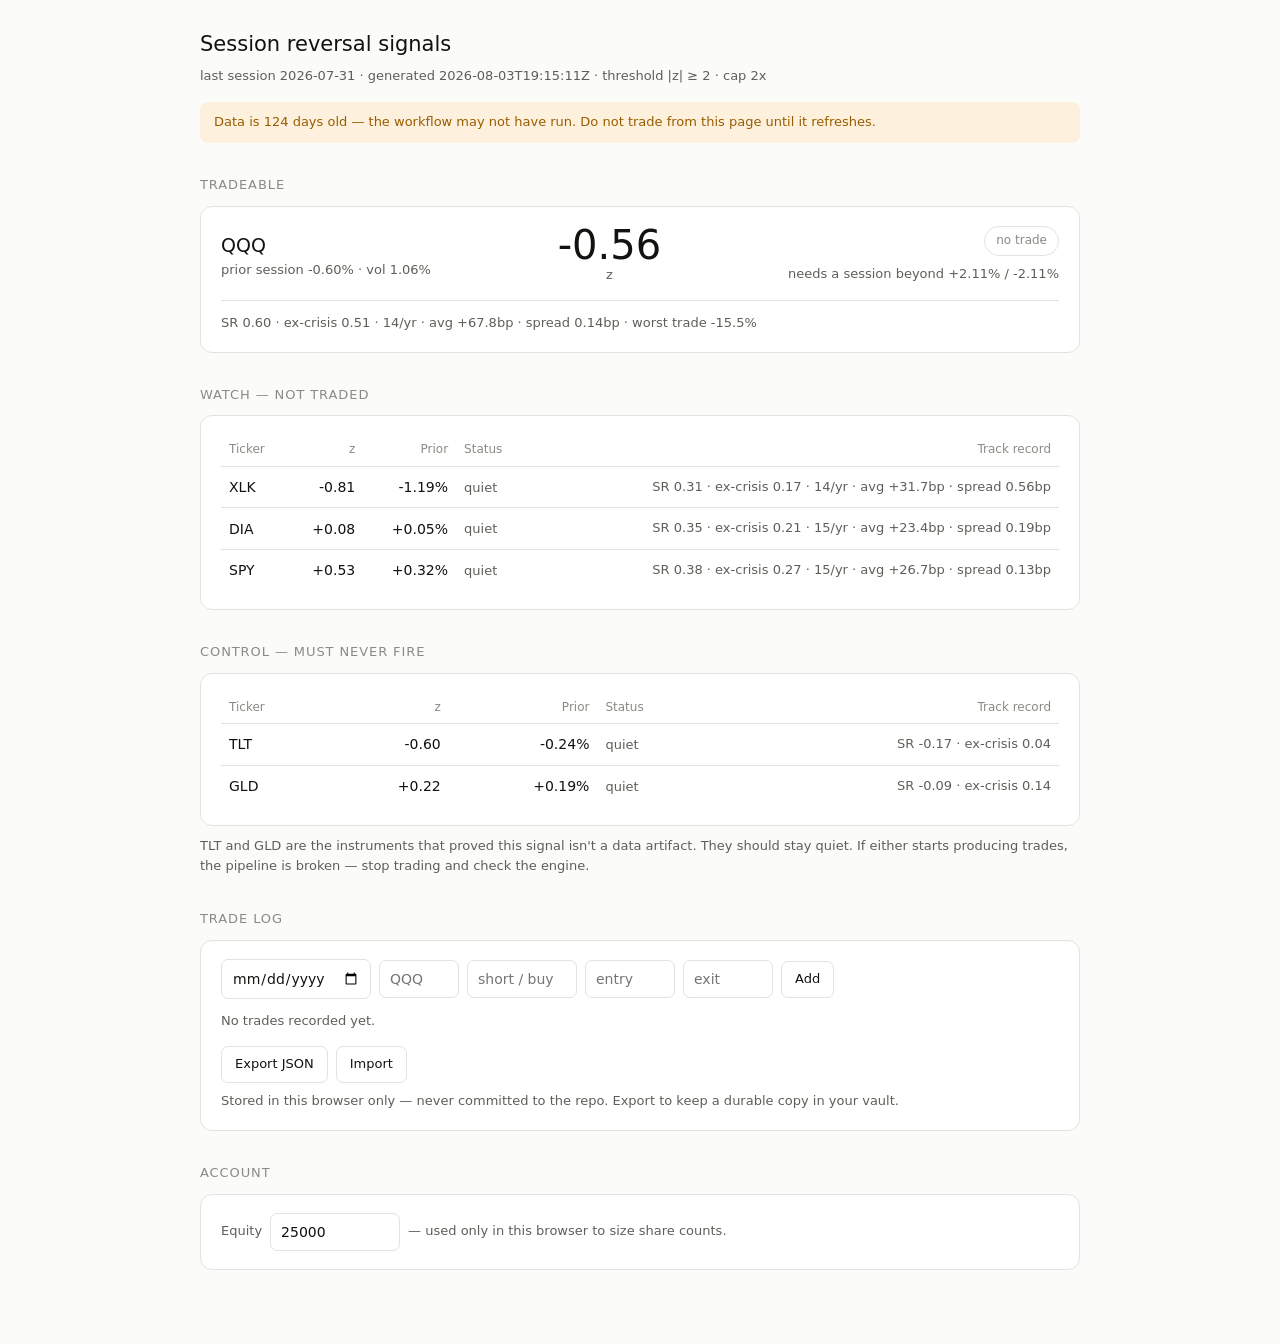
==== index.html @ e58af613 "signal engine, weekday workflow, dashboard" ====
<!DOCTYPE html>
<html lang="en">
<head>
<meta charset="utf-8">
<meta name="viewport" content="width=device-width, initial-scale=1">
<title>Session reversal signals</title>
<style>
:root{--bg:#fbfbf9;--card:#fff;--line:#e3e2dc;--tx:#12120f;--tx2:#5f5e58;--tx3:#8b8a83;
--go:#0f7a4a;--go-bg:#e7f4ec;--no:#8b8a83;--warn:#9a5c00;--warn-bg:#fdf1dd;--bad:#a32d2d;--bad-bg:#fbeaea}
@media(prefers-color-scheme:dark){:root{--bg:#141413;--card:#1c1c1a;--line:#302f2c;--tx:#f2f1ec;
--tx2:#a9a89f;--tx3:#7a7973;--go:#4ec98a;--go-bg:#12301f;--warn:#e0a24a;--warn-bg:#2e2311;
--bad:#e87a7a;--bad-bg:#2e1414}}
*{box-sizing:border-box}
body{margin:0;background:var(--bg);color:var(--tx);font:15px/1.6 ui-sans-serif,system-ui,-apple-system,Segoe UI,sans-serif}
.wrap{max-width:920px;margin:0 auto;padding:28px 20px 64px}
h1{font-size:21px;font-weight:500;margin:0}
h2{font-size:13px;font-weight:500;color:var(--tx3);text-transform:uppercase;letter-spacing:.07em;margin:32px 0 10px}
.sub{color:var(--tx2);font-size:13px;margin:4px 0 0}
.banner{padding:10px 14px;border-radius:8px;font-size:13px;margin:16px 0;background:var(--warn-bg);color:var(--warn)}
.card{background:var(--card);border:1px solid var(--line);border-radius:12px;padding:18px 20px;margin-bottom:10px}
.hero{display:flex;align-items:center;justify-content:space-between;gap:20px;flex-wrap:wrap}
.tick{font-size:19px;font-weight:500}
.z{font-size:40px;font-weight:500;line-height:1;font-variant-numeric:tabular-nums}
.pill{display:inline-block;padding:4px 11px;border-radius:99px;font-size:12px;font-weight:500}
.pill.go{background:var(--go-bg);color:var(--go)}
.pill.no{background:transparent;color:var(--no);border:1px solid var(--line)}
.meta{color:var(--tx2);font-size:13px}
table{width:100%;border-collapse:collapse;font-size:14px}
th{text-align:left;font-weight:500;color:var(--tx3);font-size:12px;padding:6px 8px;border-bottom:1px solid var(--line)}
td{padding:9px 8px;border-bottom:1px solid var(--line);font-variant-numeric:tabular-nums}
tr:last-child td{border-bottom:none}
.num{text-align:right}
input{background:var(--card);border:1px solid var(--line);border-radius:7px;padding:7px 10px;
color:var(--tx);font:inherit;font-size:14px}
button{background:transparent;border:1px solid var(--line);border-radius:7px;padding:7px 13px;
color:var(--tx);font:inherit;font-size:13px;cursor:pointer}
button:hover{background:var(--bg)}
.row{display:flex;gap:8px;align-items:center;flex-wrap:wrap}
.note{font-size:13px;color:var(--tx2);margin:8px 0 0}
.err{color:var(--bad)}
</style>
</head>
<body>
<div class="wrap">
  <h1>Session reversal signals</h1>
  <p class="sub" id="stamp">loading…</p>
  <div id="stale"></div>

  <h2>Tradeable</h2>
  <div id="trade"></div>

  <h2>Watch — not traded</h2>
  <div id="watch"></div>

  <h2>Control — must never fire</h2>
  <div id="ctrl"></div>
  <p class="note">TLT and GLD are the instruments that proved this signal isn't a data
  artifact. They should stay quiet. If either starts producing trades, the pipeline is
  broken — stop trading and check the engine.</p>

  <h2>Trade log</h2>
  <div class="card">
    <div class="row" style="margin-bottom:12px">
      <input id="t-date" type="date" style="width:150px">
      <input id="t-tick" placeholder="QQQ" style="width:80px">
      <input id="t-side" placeholder="short / buy" style="width:110px">
      <input id="t-entry" placeholder="entry" style="width:90px">
      <input id="t-exit" placeholder="exit" style="width:90px">
      <button onclick="addTrade()">Add</button>
    </div>
    <div id="log"></div>
    <div class="row" style="margin-top:14px">
      <button onclick="exportTrades()">Export JSON</button>
      <button onclick="document.getElementById('imp').click()">Import</button>
      <input id="imp" type="file" accept=".json" style="display:none" onchange="importTrades(event)">
    </div>
    <p class="note">Stored in this browser only — never committed to the repo.
    Export to keep a durable copy in your vault.</p>
  </div>

  <h2>Account</h2>
  <div class="card">
    <div class="row">
      <span class="meta">Equity</span>
      <input id="acct" type="number" step="1000" style="width:130px" oninput="saveAcct()">
      <span class="meta">— used only in this browser to size share counts.</span>
    </div>
  </div>
</div>

<script>
const $ = id => document.getElementById(id);
const pct = v => (v>=0?'+':'') + (v*100).toFixed(2) + '%';

function acct(){ return Number(localStorage.getItem('acct') || 25000); }
function saveAcct(){ localStorage.setItem('acct', $('acct').value || 25000); render(); }

let DATA = null;

function statLine(s){
  if(s.sr === null || s.sr === undefined) return '';
  const bits = [`SR ${s.sr.toFixed(2)}`];
  if(s.sr_ex !== null && s.sr_ex !== undefined) bits.push(`ex-crisis ${s.sr_ex.toFixed(2)}`);
  if(s.tpy) bits.push(`${s.tpy}/yr`);
  if(s.avg_bp) bits.push(`avg +${s.avg_bp}bp`);
  if(s.spread_bp) bits.push(`spread ${s.spread_bp}bp`);
  return bits.join(' · ');
}

function heroCard(i){
  const fires = i.action && i.action !== 'none';
  const sh = fires ? Math.abs(i.position) * acct() / i.price : 0;
  return `<div class="card">
    <div class="hero">
      <div>
        <div class="tick">${i.ticker}</div>
        <div class="meta">prior session ${pct(i.prev_return)} · vol ${(i.vol*100).toFixed(2)}%</div>
      </div>
      <div style="text-align:center">
        <div class="z">${i.z>=0?'+':''}${i.z.toFixed(2)}</div>
        <div class="meta">z</div>
      </div>
      <div style="text-align:right">
        ${fires
          ? `<span class="pill go">${i.action.toUpperCase()} ${Math.abs(i.position).toFixed(2)}x</span>
             <div class="meta" style="margin-top:8px">${sh.toFixed(1)} shares @ $${i.price}</div>
             <div class="meta">enter at open · exit at close</div>`
          : `<span class="pill no">no trade</span>
             <div class="meta" style="margin-top:8px">needs a session beyond
             ${pct(i.trigger_up)} / ${pct(i.trigger_dn)}</div>`}
      </div>
    </div>
    <div class="meta" style="margin-top:14px;padding-top:12px;border-top:1px solid var(--line)">
      ${statLine(i.stats)}${i.stats.worst_trade ? ` · worst trade ${i.stats.worst_trade}%` : ''}
    </div>
  </div>`;
}

function rowsTable(list){
  if(!list.length) return '<div class="card meta">none</div>';
  return `<div class="card"><table><thead><tr>
    <th>Ticker</th><th class="num">z</th><th class="num">Prior</th>
    <th>Status</th><th class="num">Track record</th></tr></thead><tbody>` +
    list.map(i => {
      if(i.error) return `<tr><td>${i.ticker}</td><td colspan="4" class="err">${i.error}</td></tr>`;
      const fires = i.action !== 'none';
      return `<tr>
        <td>${i.ticker}</td>
        <td class="num">${i.z>=0?'+':''}${i.z.toFixed(2)}</td>
        <td class="num">${pct(i.prev_return)}</td>
        <td>${fires ? `<span class="pill go">${i.action} ${Math.abs(i.position).toFixed(2)}x</span>`
                    : '<span class="meta">quiet</span>'}</td>
        <td class="num meta">${statLine(i.stats)}</td></tr>`;
    }).join('') + '</tbody></table></div>';
}

function render(){
  if(!DATA) return;
  const by = t => DATA.instruments.filter(i => i.tier === t);
  $('stamp').textContent =
    `last session ${DATA.last_session} · generated ${DATA.generated_at} · ` +
    `threshold |z| ≥ ${DATA.threshold} · cap ${DATA.cap}x`;

  const gen = new Date(DATA.generated_at);
  const hrs = (Date.now() - gen.getTime()) / 36e5;
  $('stale').innerHTML = hrs > 36
    ? `<div class="banner">Data is ${Math.floor(hrs/24)} days old — the workflow may not
       have run. Do not trade from this page until it refreshes.</div>` : '';

  $('trade').innerHTML = by('tradeable').map(i => i.error
    ? `<div class="card err">${i.ticker}: ${i.error}</div>` : heroCard(i)).join('');
  $('watch').innerHTML = rowsTable(by('watch'));
  $('ctrl').innerHTML  = rowsTable(by('control'));
  renderLog();
}

function trades(){ try{ return JSON.parse(localStorage.getItem('trades')||'[]'); }catch(e){ return []; } }
function setTrades(t){ localStorage.setItem('trades', JSON.stringify(t)); renderLog(); }

function addTrade(){
  const d=$('t-date').value, tk=$('t-tick').value.toUpperCase().trim(),
        sd=$('t-side').value.toLowerCase().trim(),
        en=parseFloat($('t-entry').value), ex=parseFloat($('t-exit').value);
  if(!d||!tk||!en||!ex){ alert('need date, ticker, entry and exit'); return; }
  const raw = ex/en - 1;
  const ret = sd.startsWith('s') ? -raw : raw;
  const t = trades(); t.push({date:d,ticker:tk,side:sd,entry:en,exit:ex,ret:ret});
  t.sort((a,b)=>a.date.localeCompare(b.date));
  setTrades(t);
  ['t-date','t-tick','t-side','t-entry','t-exit'].forEach(i=>$(i).value='');
}

function renderLog(){
  const t = trades();
  if(!t.length){ $('log').innerHTML = '<p class="note">No trades recorded yet.</p>'; return; }
  const avg = t.reduce((s,x)=>s+x.ret,0)/t.length;
  const wins = t.filter(x=>x.ret>0).length;
  const exp = 0.00678;
  $('log').innerHTML = `<table><thead><tr><th>Date</th><th>Ticker</th><th>Side</th>
    <th class="num">Entry</th><th class="num">Exit</th><th class="num">Return</th><th></th></tr></thead><tbody>` +
    t.map((x,n)=>`<tr><td>${x.date}</td><td>${x.ticker}</td><td>${x.side}</td>
      <td class="num">${x.entry}</td><td class="num">${x.exit}</td>
      <td class="num" style="color:${x.ret>=0?'var(--go)':'var(--bad)'}">${pct(x.ret)}</td>
      <td class="num"><button onclick="delTrade(${n})" style="padding:2px 8px">×</button></td></tr>`).join('') +
    `</tbody></table>
    <p class="note">${t.length} trades · realised avg <strong>${(avg*1e4).toFixed(1)}bp</strong>
    vs backtest expectation <strong>+${(exp*1e4).toFixed(1)}bp</strong> · hit rate
    ${(wins/t.length*100).toFixed(0)}%. Persistent shortfall against expectation means
    slippage the cost model missed.</p>`;
}

function delTrade(n){ const t=trades(); t.splice(n,1); setTrades(t); }
function exportTrades(){
  const b=new Blob([JSON.stringify(trades(),null,2)],{type:'application/json'});
  const a=document.createElement('a');
  a.href=URL.createObjectURL(b); a.download='reversal-trades.json'; a.click();
}
function importTrades(e){
  const f=e.target.files[0]; if(!f) return;
  const r=new FileReader();
  r.onload=()=>{ try{ setTrades(JSON.parse(r.result)); }catch(err){ alert('bad file'); } };
  r.readAsText(f);
}

$('acct').value = acct();
fetch('data/signals.json?t=' + Date.now())
  .then(r => r.ok ? r.json() : Promise.reject(r.status))
  .then(d => { DATA = d; render(); })
  .catch(err => {
    $('stamp').textContent = '';
    $('stale').innerHTML = `<div class="banner">Could not load data/signals.json (${err}).
      The workflow may not have run yet — trigger it from the Actions tab.</div>`;
    renderLog();
  });
</script>
</body>
</html>
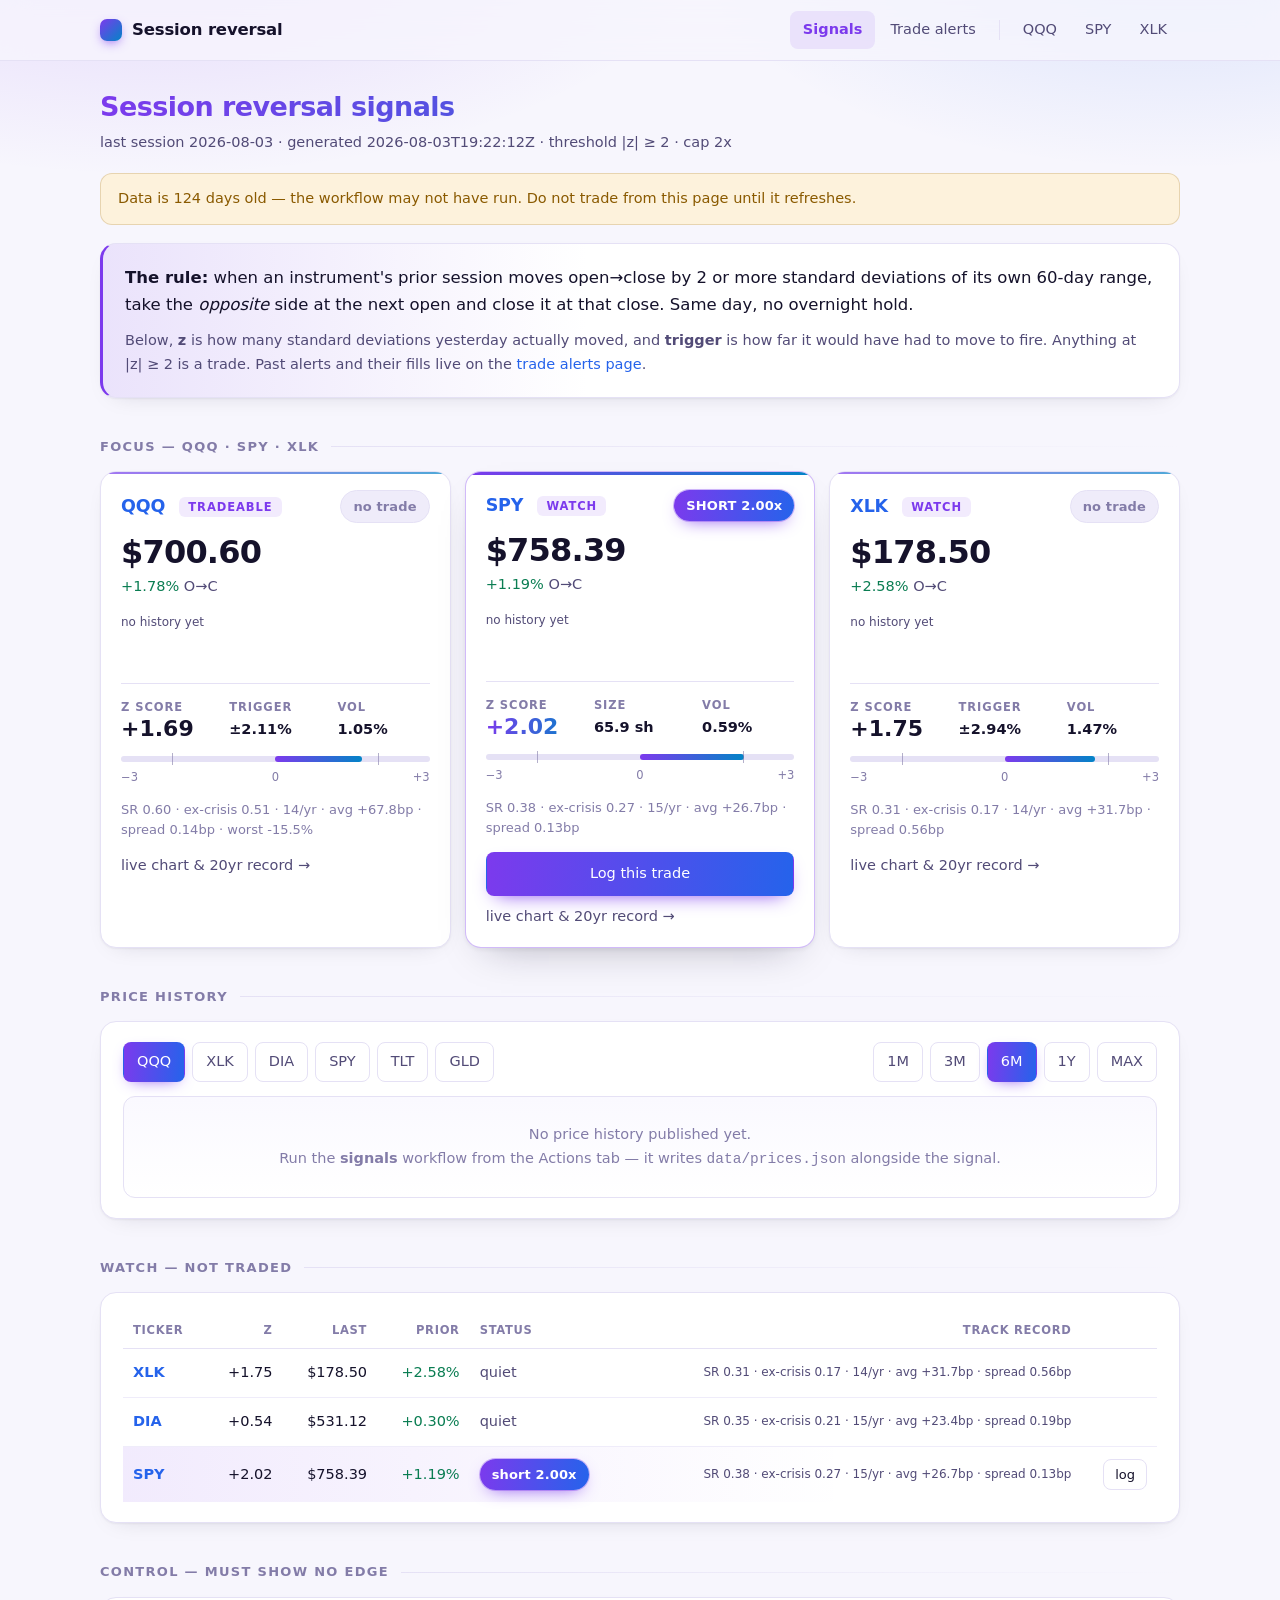
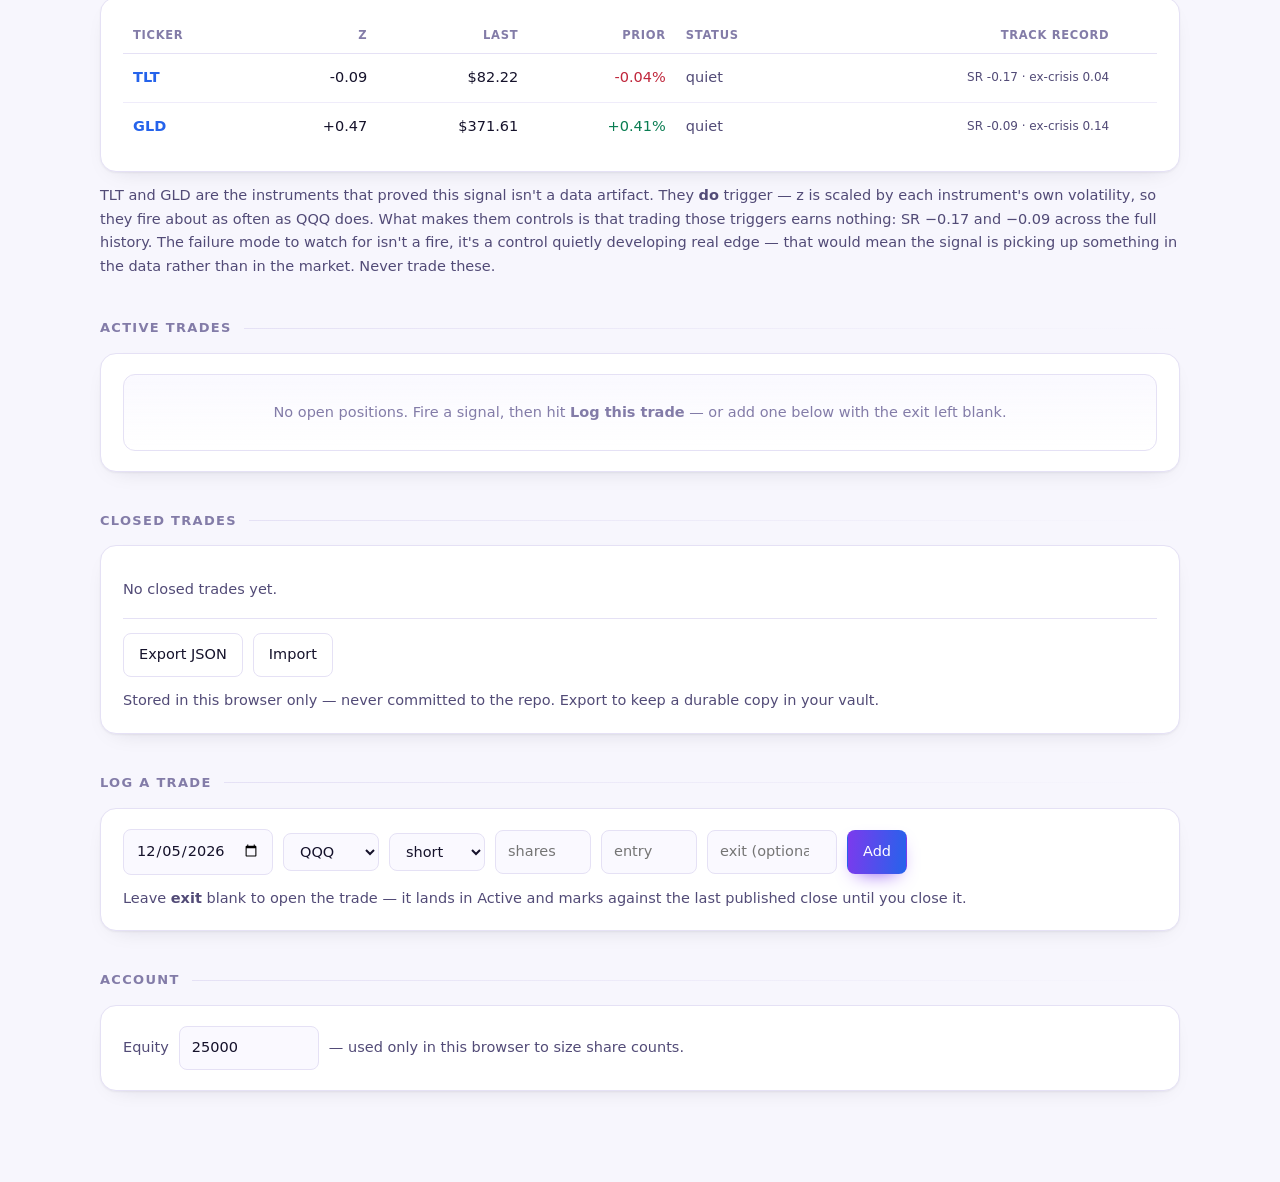
==== commit 0b5fe0b1: "dashboard  ticker pages, alerts, backtest, cloudflare build" ====
--- a/index.html
+++ b/index.html
@@ -4,156 +4,393 @@
 <meta charset="utf-8">
 <meta name="viewport" content="width=device-width, initial-scale=1">
 <title>Session reversal signals</title>
-<style>
-:root{--bg:#fbfbf9;--card:#fff;--line:#e3e2dc;--tx:#12120f;--tx2:#5f5e58;--tx3:#8b8a83;
---go:#0f7a4a;--go-bg:#e7f4ec;--no:#8b8a83;--warn:#9a5c00;--warn-bg:#fdf1dd;--bad:#a32d2d;--bad-bg:#fbeaea}
-@media(prefers-color-scheme:dark){:root{--bg:#141413;--card:#1c1c1a;--line:#302f2c;--tx:#f2f1ec;
---tx2:#a9a89f;--tx3:#7a7973;--go:#4ec98a;--go-bg:#12301f;--warn:#e0a24a;--warn-bg:#2e2311;
---bad:#e87a7a;--bad-bg:#2e1414}}
-*{box-sizing:border-box}
-body{margin:0;background:var(--bg);color:var(--tx);font:15px/1.6 ui-sans-serif,system-ui,-apple-system,Segoe UI,sans-serif}
-.wrap{max-width:920px;margin:0 auto;padding:28px 20px 64px}
-h1{font-size:21px;font-weight:500;margin:0}
-h2{font-size:13px;font-weight:500;color:var(--tx3);text-transform:uppercase;letter-spacing:.07em;margin:32px 0 10px}
-.sub{color:var(--tx2);font-size:13px;margin:4px 0 0}
-.banner{padding:10px 14px;border-radius:8px;font-size:13px;margin:16px 0;background:var(--warn-bg);color:var(--warn)}
-.card{background:var(--card);border:1px solid var(--line);border-radius:12px;padding:18px 20px;margin-bottom:10px}
-.hero{display:flex;align-items:center;justify-content:space-between;gap:20px;flex-wrap:wrap}
-.tick{font-size:19px;font-weight:500}
-.z{font-size:40px;font-weight:500;line-height:1;font-variant-numeric:tabular-nums}
-.pill{display:inline-block;padding:4px 11px;border-radius:99px;font-size:12px;font-weight:500}
-.pill.go{background:var(--go-bg);color:var(--go)}
-.pill.no{background:transparent;color:var(--no);border:1px solid var(--line)}
-.meta{color:var(--tx2);font-size:13px}
-table{width:100%;border-collapse:collapse;font-size:14px}
-th{text-align:left;font-weight:500;color:var(--tx3);font-size:12px;padding:6px 8px;border-bottom:1px solid var(--line)}
-td{padding:9px 8px;border-bottom:1px solid var(--line);font-variant-numeric:tabular-nums}
-tr:last-child td{border-bottom:none}
-.num{text-align:right}
-input{background:var(--card);border:1px solid var(--line);border-radius:7px;padding:7px 10px;
-color:var(--tx);font:inherit;font-size:14px}
-button{background:transparent;border:1px solid var(--line);border-radius:7px;padding:7px 13px;
-color:var(--tx);font:inherit;font-size:13px;cursor:pointer}
-button:hover{background:var(--bg)}
-.row{display:flex;gap:8px;align-items:center;flex-wrap:wrap}
-.note{font-size:13px;color:var(--tx2);margin:8px 0 0}
-.err{color:var(--bad)}
-</style>
+<link rel="stylesheet" href="assets/style.css">
 </head>
 <body>
+<header class="topbar">
+  <div class="topbar-in">
+    <a class="brand" href="./"><span class="mark"></span><span>Session reversal</span></a>
+    <nav class="nav">
+      <a class="navlink" href="./" aria-current="page">Signals</a>
+      <a class="navlink" href="alerts.html">Trade alerts</a>
+      <span class="navsep"></span>
+      <a class="navlink" id="nav-QQQ" href="ticker.html?t=QQQ">QQQ</a>
+      <a class="navlink" id="nav-SPY" href="ticker.html?t=SPY">SPY</a>
+      <a class="navlink" id="nav-XLK" href="ticker.html?t=XLK">XLK</a>
+    </nav>
+  </div>
+</header>
 <div class="wrap">
   <h1>Session reversal signals</h1>
   <p class="sub" id="stamp">loading…</p>
   <div id="stale"></div>
 
-  <h2>Tradeable</h2>
-  <div id="trade"></div>
+  <div class="card explain">
+    <p style="margin:0 0 10px"><strong>The rule:</strong> when an instrument's
+    prior session moves open&rarr;close by 2 or more standard deviations of its
+    own 60-day range, take the <em>opposite</em> side at the next open and close
+    it at that close. Same day, no overnight hold.</p>
+    <p class="note" style="margin:0">Below, <strong>z</strong> is how many
+    standard deviations yesterday actually moved, and <strong>trigger</strong> is
+    how far it would have had to move to fire. Anything at |z| ≥ 2 is a trade.
+    Past alerts and their fills live on the
+    <a href="alerts.html">trade alerts page</a>.</p>
+  </div>
+
+  <h2>Focus — QQQ · SPY · XLK</h2>
+  <div class="grid3" id="focus"></div>
+
+  <h2>Price history</h2>
+  <div class="card">
+    <div class="row" style="margin-bottom:14px">
+      <div class="chips" id="ex-ticks"></div>
+      <div class="spacer"></div>
+      <div class="chips" id="ex-range"></div>
+    </div>
+    <div id="ex-body"></div>
+  </div>
 
   <h2>Watch — not traded</h2>
   <div id="watch"></div>
 
-  <h2>Control — must never fire</h2>
+  <h2>Control — must show no edge</h2>
   <div id="ctrl"></div>
   <p class="note">TLT and GLD are the instruments that proved this signal isn't a data
-  artifact. They should stay quiet. If either starts producing trades, the pipeline is
-  broken — stop trading and check the engine.</p>
-
-  <h2>Trade log</h2>
+  artifact. They <strong>do</strong> trigger — z is scaled by each instrument's own
+  volatility, so they fire about as often as QQQ does. What makes them controls is that
+  trading those triggers earns nothing: SR −0.17 and −0.09 across the full history.
+  The failure mode to watch for isn't a fire, it's a control quietly developing real
+  edge — that would mean the signal is picking up something in the data rather than in
+  the market. Never trade these.</p>
+
+  <h2>Active trades</h2>
+  <div id="active"></div>
+
+  <h2>Closed trades</h2>
   <div class="card">
-    <div class="row" style="margin-bottom:12px">
-      <input id="t-date" type="date" style="width:150px">
-      <input id="t-tick" placeholder="QQQ" style="width:80px">
-      <input id="t-side" placeholder="short / buy" style="width:110px">
-      <input id="t-entry" placeholder="entry" style="width:90px">
-      <input id="t-exit" placeholder="exit" style="width:90px">
-      <button onclick="addTrade()">Add</button>
-    </div>
     <div id="log"></div>
-    <div class="row" style="margin-top:14px">
+    <div class="row" style="margin-top:16px;padding-top:14px;border-top:1px solid var(--line)">
       <button onclick="exportTrades()">Export JSON</button>
       <button onclick="document.getElementById('imp').click()">Import</button>
       <input id="imp" type="file" accept=".json" style="display:none" onchange="importTrades(event)">
     </div>
     <p class="note">Stored in this browser only — never committed to the repo.
     Export to keep a durable copy in your vault.</p>
+  </div>
+
+  <h2>Log a trade</h2>
+  <div class="card">
+    <div class="row">
+      <input id="t-date" type="date" style="width:150px" title="entry date">
+      <select id="t-tick" style="width:96px"></select>
+      <select id="t-side" style="width:96px">
+        <option value="short">short</option>
+        <option value="buy">buy</option>
+      </select>
+      <input id="t-size" type="number" step="0.01" placeholder="shares" style="width:96px">
+      <input id="t-entry" type="number" step="0.01" placeholder="entry" style="width:96px">
+      <input id="t-exit" type="number" step="0.01" placeholder="exit (optional)" style="width:130px">
+      <button class="primary" onclick="addTrade()">Add</button>
+    </div>
+    <p class="note">Leave <strong>exit</strong> blank to open the trade — it lands in
+    Active and marks against the last published close until you close it.</p>
   </div>
 
   <h2>Account</h2>
   <div class="card">
     <div class="row">
       <span class="meta">Equity</span>
-      <input id="acct" type="number" step="1000" style="width:130px" oninput="saveAcct()">
+      <input id="acct" type="number" step="1000" style="width:140px" oninput="saveAcct()">
       <span class="meta">— used only in this browser to size share counts.</span>
     </div>
   </div>
 </div>
 
+<script src="assets/common.js"></script>
 <script>
-const $ = id => document.getElementById(id);
-const pct = v => (v>=0?'+':'') + (v*100).toFixed(2) + '%';
-
-function acct(){ return Number(localStorage.getItem('acct') || 25000); }
-function saveAcct(){ localStorage.setItem('acct', $('acct').value || 25000); render(); }
-
-let DATA = null;
-
-function statLine(s){
-  if(s.sr === null || s.sr === undefined) return '';
-  const bits = [`SR ${s.sr.toFixed(2)}`];
-  if(s.sr_ex !== null && s.sr_ex !== undefined) bits.push(`ex-crisis ${s.sr_ex.toFixed(2)}`);
-  if(s.tpy) bits.push(`${s.tpy}/yr`);
-  if(s.avg_bp) bits.push(`avg +${s.avg_bp}bp`);
-  if(s.spread_bp) bits.push(`spread ${s.spread_bp}bp`);
-  return bits.join(' · ');
-}
-
-function heroCard(i){
+const RANGES = [['1M',21],['3M',63],['6M',126],['1Y',252],['MAX',null]];
+let DATA = null, PRICES = null, exTicker = 'QQQ', exRange = 126;
+
+const inst   = tk => DATA ? DATA.instruments.find(i => i.ticker === tk) : null;
+const series = tk => PRICES && PRICES.series ? PRICES.series[tk] : null;
+
+function mark(tk){
+  const s = series(tk);
+  if(s && s.close.length) return s.close[s.close.length-1];
+  const i = inst(tk);
+  return i && i.price ? i.price : null;
+}
+function closeToClose(tk){
+  const s = series(tk);
+  if(!s || s.close.length < 2) return null;
+  const c = s.close;
+  return c[c.length-1]/c[c.length-2] - 1;
+}
+function saveAcct(){ store.set('acct', $('acct').value || 25000); render(); }
+function onTradesChanged(){ renderActive(); renderLog(); }
+
+/* ------------------------------------------------------------------ cards */
+function sparkline(tk){
+  const s = series(tk);
+  if(!s || s.close.length < 2) return '<div class="meta" style="font-size:12px">no history yet</div>';
+  return chartHTML(s.close.slice(-63), 'sp'+tk, 52);
+}
+
+function focusCard(tk){
+  const i = inst(tk);
+  if(!i) return `<div class="fcard"><div class="tick">${tk}</div>
+    <p class="meta">not in the universe</p></div>`;
+  if(i.error) return `<div class="fcard"><div class="tick">${tk}</div>
+    <p class="err">${esc(i.error)}</p></div>`;
+
   const fires = i.action && i.action !== 'none';
-  const sh = fires ? Math.abs(i.position) * acct() / i.price : 0;
-  return `<div class="card">
-    <div class="hero">
-      <div>
-        <div class="tick">${i.ticker}</div>
-        <div class="meta">prior session ${pct(i.prev_return)} · vol ${(i.vol*100).toFixed(2)}%</div>
-      </div>
-      <div style="text-align:center">
-        <div class="z">${i.z>=0?'+':''}${i.z.toFixed(2)}</div>
-        <div class="meta">z</div>
-      </div>
-      <div style="text-align:right">
-        ${fires
-          ? `<span class="pill go">${i.action.toUpperCase()} ${Math.abs(i.position).toFixed(2)}x</span>
-             <div class="meta" style="margin-top:8px">${sh.toFixed(1)} shares @ $${i.price}</div>
-             <div class="meta">enter at open · exit at close</div>`
-          : `<span class="pill no">no trade</span>
-             <div class="meta" style="margin-top:8px">needs a session beyond
-             ${pct(i.trigger_up)} / ${pct(i.trigger_dn)}</div>`}
-      </div>
-    </div>
-    <div class="meta" style="margin-top:14px;padding-top:12px;border-top:1px solid var(--line)">
-      ${statLine(i.stats)}${i.stats.worst_trade ? ` · worst trade ${i.stats.worst_trade}%` : ''}
+  const px = mark(tk), ctc = closeToClose(tk);
+  const shares = fires ? Math.abs(i.position)*acct()/(px || i.price) : 0;
+
+  return `<div class="fcard ${fires?'fires':''}">
+    <div class="fhead">
+      <div><a class="tick" href="ticker.html?t=${i.ticker}">${i.ticker}</a>
+        <span class="tier">${i.tier}</span></div>
+      ${fires ? `<span class="pill go">${i.action.toUpperCase()} ${Math.abs(i.position).toFixed(2)}x</span>`
+              : '<span class="pill no">no trade</span>'}
+    </div>
+    <div class="px">$${(px??0).toFixed(2)}</div>
+    <div class="chg">
+      <span class="${cls(i.prev_return)}">${pct(i.prev_return)}</span>
+      <span class="meta">O→C</span>
+      ${ctc !== null ? `<span class="sep">·</span>
+        <span class="${cls(ctc)}">${pct(ctc)}</span>
+        <span class="meta">C→C</span>` : ''}
+    </div>
+    <div class="spark">${sparkline(tk)}</div>
+    <div class="frow">
+      <div><div class="lbl">z score</div>
+        <div class="zv ${fires?'hot':''}">${i.z>=0?'+':''}${i.z.toFixed(2)}</div></div>
+      <div><div class="lbl">${fires?'size':'trigger'}</div>
+        <div class="val">${fires ? shares.toFixed(1)+' sh' : '±'+(i.trigger_up*100).toFixed(2)+'%'}</div></div>
+      <div><div class="lbl">vol</div><div class="val">${(i.vol*100).toFixed(2)}%</div></div>
+    </div>
+    ${zMeter(i.z, DATA.threshold)}
+    <div class="stat">${statLine(i.stats)}${
+      i.stats.worst_trade ? ` · worst ${i.stats.worst_trade}%` : ''}</div>
+    <div class="cardact">
+      ${fires ? `<button class="primary block" onclick="prefill('${i.ticker}')">
+        Log this trade</button>` : ''}
+      <a class="meta" href="ticker.html?t=${i.ticker}">live chart &amp; 20yr record &rarr;</a>
     </div>
   </div>`;
 }
 
 function rowsTable(list){
   if(!list.length) return '<div class="card meta">none</div>';
-  return `<div class="card"><table><thead><tr>
-    <th>Ticker</th><th class="num">z</th><th class="num">Prior</th>
-    <th>Status</th><th class="num">Track record</th></tr></thead><tbody>` +
+  return `<div class="card scroll"><table><thead><tr>
+    <th>Ticker</th><th class="num">z</th><th class="num">Last</th><th class="num">Prior</th>
+    <th>Status</th><th class="num">Track record</th><th></th></tr></thead><tbody>` +
     list.map(i => {
-      if(i.error) return `<tr><td>${i.ticker}</td><td colspan="4" class="err">${i.error}</td></tr>`;
-      const fires = i.action !== 'none';
-      return `<tr>
-        <td>${i.ticker}</td>
+      if(i.error) return `<tr><td>${i.ticker}</td><td colspan="6" class="err">${esc(i.error)}</td></tr>`;
+      const fires = i.action !== 'none', px = mark(i.ticker);
+      return `<tr class="${fires?'hl':''}">
+        <td><a href="ticker.html?t=${i.ticker}"><strong>${i.ticker}</strong></a></td>
         <td class="num">${i.z>=0?'+':''}${i.z.toFixed(2)}</td>
-        <td class="num">${pct(i.prev_return)}</td>
+        <td class="num">${px !== null ? '$'+px.toFixed(2) : '—'}</td>
+        <td class="num ${cls(i.prev_return)}">${pct(i.prev_return)}</td>
         <td>${fires ? `<span class="pill go">${i.action} ${Math.abs(i.position).toFixed(2)}x</span>`
                     : '<span class="meta">quiet</span>'}</td>
-        <td class="num meta">${statLine(i.stats)}</td></tr>`;
+        <td class="num meta" style="font-size:12px">${statLine(i.stats)}</td>
+        <td class="num">${fires && i.tier !== 'control'
+          ? `<button class="mini" onclick="prefill('${i.ticker}')">log</button>`
+          : (fires ? '<span class="err" style="font-size:12px">do not trade</span>' : '')}</td>
+        </tr>`;
     }).join('') + '</tbody></table></div>';
 }
 
+/* ------------------------------------------------------------------ explorer */
+function renderExplorer(){
+  const tickers = DATA ? DATA.instruments.map(i => i.ticker) : FOCUS;
+  $('ex-ticks').innerHTML = tickers.map(t =>
+    `<button class="chip" aria-pressed="${t===exTicker}" onclick="setTicker('${t}')">${t}</button>`).join('');
+  $('ex-range').innerHTML = RANGES.map(([lab,n]) =>
+    `<button class="chip" aria-pressed="${n===exRange}" onclick="setRange(${n})">${lab}</button>`).join('');
+
+  const s = series(exTicker);
+  if(!s || s.close.length < 2){
+    $('ex-body').innerHTML = `<div class="emptybox">No price history published yet.<br>
+      Run the <strong>signals</strong> workflow from the Actions tab — it writes
+      <code>data/prices.json</code> alongside the signal.</div>`;
+    return;
+  }
+  const n = exRange ? Math.min(exRange, s.close.length) : s.close.length;
+  const cut = {dates:s.dates.slice(-n), open:s.open.slice(-n), close:s.close.slice(-n)};
+  const first = cut.close[0], last = cut.close[cut.close.length-1];
+  const chg = last/first - 1;
+  const rets = cut.close.map((c,i) => i ? c/cut.close[i-1]-1 : 0).slice(1);
+  const mean = rets.reduce((a,b)=>a+b,0)/(rets.length||1);
+  const sd = Math.sqrt(rets.reduce((a,b)=>a+(b-mean)**2,0)/(rets.length||1));
+
+  $('ex-body').innerHTML = `<div id="chart-host"></div>
+    <div class="exstats">
+      ${[['period','$'+first.toFixed(2)+' → $'+last.toFixed(2)],
+         ['change',`<span class="${cls(chg)}">${pct(chg)}</span>`],
+         ['high','$'+Math.max(...cut.close).toFixed(2)],
+         ['low','$'+Math.min(...cut.close).toFixed(2)],
+         ['daily vol',(sd*100).toFixed(2)+'%'],
+         ['sessions',cut.close.length]]
+        .map(([l,v]) => `<div><div class="lbl">${l}</div><div class="val">${v}</div></div>`).join('')}
+      <div><div class="lbl">detail</div>
+        <div class="val"><a href="ticker.html?t=${exTicker}">${exTicker} page →</a></div></div>
+    </div>
+    <details style="margin-top:16px"><summary>Recent sessions</summary>
+      <div class="scroll" style="margin-top:10px">${sessionTable(cut)}</div></details>`;
+
+  mountChart($('chart-host'), {
+    values: cut.close, id: 'ex',
+    axHi: '$'+Math.max(...cut.close).toFixed(2), axLo: '$'+Math.min(...cut.close).toFixed(2),
+    xFirst: cut.dates[0], xLast: cut.dates[cut.dates.length-1],
+    tip: i => {
+      const c = cut.close[i], o = cut.open[i];
+      const sess = o > 0 ? c/o - 1 : 0;
+      const prev = i > 0 ? c/cut.close[i-1] - 1 : 0;
+      return `<strong>${cut.dates[i]}</strong><br>
+        close $${c.toFixed(2)} <span class="${cls(prev)}">${pct(prev)}</span><br>
+        <span class="meta">open $${o.toFixed(2)} · session</span>
+        <span class="${cls(sess)}">${pct(sess)}</span>`;
+    }
+  });
+}
+
+function sessionTable(s){
+  const n = s.close.length, rows = [];
+  for(let i = n-1; i >= Math.max(0, n-25); i--){
+    const o = s.open[i], c = s.close[i];
+    const sess = o > 0 ? c/o - 1 : 0;
+    const ctc = i > 0 ? c/s.close[i-1] - 1 : null;
+    rows.push(`<tr><td>${s.dates[i]}</td>
+      <td class="num">$${o.toFixed(2)}</td><td class="num">$${c.toFixed(2)}</td>
+      <td class="num ${cls(sess)}">${pct(sess)}</td>
+      <td class="num ${ctc===null?'':cls(ctc)}">${ctc===null?'—':pct(ctc)}</td></tr>`);
+  }
+  return `<table><thead><tr><th>Date</th><th class="num">Open</th><th class="num">Close</th>
+    <th class="num">O→C</th><th class="num">C→C</th></tr></thead><tbody>${rows.join('')}</tbody></table>`;
+}
+function setTicker(t){ exTicker = t; renderExplorer(); }
+function setRange(n){ exRange = n; renderExplorer(); }
+
+/* ------------------------------------------------------------------ trades */
+function expectationBp(list){
+  const bps = list.map(t => {
+    const i = inst(t.ticker);
+    return i && i.stats && i.stats.avg_bp ? i.stats.avg_bp : null;
+  }).filter(v => v !== null);
+  return bps.length ? bps.reduce((a,b)=>a+b,0)/bps.length : 67.8;
+}
+
+function prefill(tk){
+  const i = inst(tk); if(!i) return;
+  const px = mark(tk) || i.price;
+  $('t-date').value = today();
+  $('t-tick').value = tk;
+  $('t-side').value = i.action === 'buy' ? 'buy' : 'short';
+  $('t-size').value = (Math.abs(i.position)*acct()/px).toFixed(2);
+  $('t-entry').value = px.toFixed(2);
+  $('t-exit').value = '';
+  $('t-entry').scrollIntoView({behavior:'smooth', block:'center'});
+  ['t-entry','t-size'].forEach(id => {
+    $(id).classList.add('flash');
+    setTimeout(() => $(id).classList.remove('flash'), 2200);
+  });
+  setTimeout(() => { $('t-entry').focus(); $('t-entry').select(); }, 320);
+}
+
+function addTrade(){
+  const d = $('t-date').value, tk = $('t-tick').value.toUpperCase().trim(),
+        sd = $('t-side').value, sz = parseFloat($('t-size').value),
+        en = parseFloat($('t-entry').value), exRaw = $('t-exit').value.trim();
+  if(!d || !tk || !en){ alert('need a date, ticker and entry price'); return; }
+  const ex = exRaw === '' ? null : parseFloat(exRaw);
+  const t = trades();
+  t.push({id:uid(), ticker:tk, side:sd, size:isFinite(sz)?sz:null, entry:en,
+          entryDate:d, exit:ex, exitDate: ex === null ? null : d});
+  saveTrades(sortTrades(t));
+  ['t-size','t-entry','t-exit'].forEach(i => $(i).value = '');
+}
+
+function renderActive(){
+  const open = trades().filter(isOpen);
+  if(!open.length){
+    $('active').innerHTML = `<div class="card"><div class="emptybox">
+      No open positions. Fire a signal, then hit <strong>Log this trade</strong> —
+      or add one below with the exit left blank.</div></div>`;
+    return;
+  }
+  let totalPL = 0, sized = 0;
+  const rows = open.map(t => {
+    const m = mark(t.ticker), r = tradeRet(t, m);
+    const pl = (r !== null && t.size) ? r*t.entry*t.size : null;
+    if(pl !== null){ totalPL += pl; sized++; }
+    return `<tr class="hl">
+      <td><a href="ticker.html?t=${esc(t.ticker)}"><strong>${esc(t.ticker)}</strong></a></td>
+      <td><span class="pill ${t.side==='short'?'short':'buy'}">${t.side}</span></td>
+      <td class="num">${t.size ?? '—'}</td>
+      <td class="num">$${Number(t.entry).toFixed(2)}</td>
+      <td class="num meta">${esc(t.entryDate||'—')}</td>
+      <td class="num">${m !== null ? '$'+m.toFixed(2) : '—'}</td>
+      <td class="num ${r===null?'':cls(r)}"><strong>${r===null?'—':pct(r)}</strong></td>
+      <td class="num ${pl===null?'':cls(pl)}">${pl===null?'—':usd(pl)}</td>
+      <td class="num">
+        <button class="mini" onclick="closeTrade('${t.id}', ${m||0})">close</button>
+        <button class="mini" onclick="delTrade('${t.id}')">×</button></td></tr>`;
+  }).join('');
+
+  $('active').innerHTML = `<div class="card scroll"><table><thead><tr>
+    <th>Ticker</th><th>Side</th><th class="num">Size</th><th class="num">Entry</th>
+    <th class="num">Opened</th><th class="num">Mark</th><th class="num">Unreal.</th>
+    <th class="num">P&amp;L</th><th></th></tr></thead><tbody>${rows}</tbody></table>
+    <p class="note">${open.length} open${sized ? ` · unrealised
+    <strong class="${cls(totalPL)}">${usd(totalPL)}</strong>` : ' · add a share count to see dollar P&L'}.
+    Marked against the last published close (${DATA ? DATA.last_session : '—'}) —
+    not a live quote.</p></div>`;
+}
+
+function renderLog(){
+  const done = trades().filter(t => !isOpen(t));
+  if(!done.length){ $('log').innerHTML = '<p class="note">No closed trades yet.</p>'; return; }
+  const rets = done.map(t => tradeRet(t)).filter(v => v !== null);
+  const avg = rets.reduce((a,b)=>a+b,0)/(rets.length||1);
+  const wins = rets.filter(v => v > 0).length;
+  const exp = expectationBp(done);
+  let net = 0, sized = 0;
+
+  const rows = done.map(t => {
+    const r = tradeRet(t);
+    const pl = (r !== null && t.size) ? r*t.entry*t.size : null;
+    if(pl !== null){ net += pl; sized++; }
+    return `<tr>
+      <td class="meta">${esc(t.exitDate || t.entryDate || '—')}</td>
+      <td><a href="ticker.html?t=${esc(t.ticker)}"><strong>${esc(t.ticker)}</strong></a></td>
+      <td><span class="pill ${t.side==='short'?'short':'buy'}">${esc(t.side)}</span></td>
+      <td class="num">${t.size ?? '—'}</td>
+      <td class="num">$${Number(t.entry).toFixed(2)}</td>
+      <td class="num">$${Number(t.exit).toFixed(2)}</td>
+      <td class="num ${r===null?'':cls(r)}"><strong>${r===null?'—':pct(r)}</strong></td>
+      <td class="num ${pl===null?'':cls(pl)}">${pl===null?'—':usd(pl)}</td>
+      <td class="num"><button class="mini" onclick="delTrade('${t.id}')">×</button></td></tr>`;
+  }).join('');
+
+  $('log').innerHTML = `<div class="scroll"><table><thead><tr>
+    <th>Closed</th><th>Ticker</th><th>Side</th><th class="num">Size</th>
+    <th class="num">Entry</th><th class="num">Exit</th><th class="num">Return</th>
+    <th class="num">P&amp;L</th><th></th></tr></thead><tbody>${rows}</tbody></table></div>
+    <p class="note">${done.length} trades · realised avg
+    <strong class="${cls(avg)}">${bp(avg)}</strong>
+    vs backtest expectation <strong>+${exp.toFixed(1)}bp</strong> · hit rate
+    ${(wins/rets.length*100).toFixed(0)}%${sized ? ` · net
+    <strong class="${cls(net)}">${usd(net)}</strong>` : ''}.
+    ${avg*1e4 < exp
+      ? 'Running below expectation — a persistent shortfall means slippage the cost model missed.'
+      : 'Running at or above expectation.'}</p>`;
+}
+
+/* ------------------------------------------------------------------ render */
 function render(){
   if(!DATA) return;
   const by = t => DATA.instruments.filter(i => i.tier === t);
@@ -161,77 +398,46 @@
     `last session ${DATA.last_session} · generated ${DATA.generated_at} · ` +
     `threshold |z| ≥ ${DATA.threshold} · cap ${DATA.cap}x`;
 
-  const gen = new Date(DATA.generated_at);
-  const hrs = (Date.now() - gen.getTime()) / 36e5;
-  $('stale').innerHTML = hrs > 36
-    ? `<div class="banner">Data is ${Math.floor(hrs/24)} days old — the workflow may not
-       have run. Do not trade from this page until it refreshes.</div>` : '';
-
-  $('trade').innerHTML = by('tradeable').map(i => i.error
-    ? `<div class="card err">${i.ticker}: ${i.error}</div>` : heroCard(i)).join('');
+  const hrs = (Date.now() - new Date(DATA.generated_at).getTime())/36e5;
+  const rogue = by('control').filter(i => i.action && i.action !== 'none');
+  $('stale').innerHTML = storageWarning() +
+    (rogue.length
+      ? `<div class="banner">Control tier fired today: ${rogue.map(i=>i.ticker).join(', ')}.
+         Expected — controls trigger at the same rate as everything else. Just don't
+         trade them.</div>` : '') +
+    (hrs > 36
+      ? `<div class="banner">Data is ${Math.floor(hrs/24)} days old — the workflow may not
+         have run. Do not trade from this page until it refreshes.</div>` : '');
+
+  $('t-tick').innerHTML = DATA.instruments
+    .map(i => `<option value="${i.ticker}">${i.ticker}</option>`).join('');
+  $('focus').innerHTML = FOCUS.map(focusCard).join('');
   $('watch').innerHTML = rowsTable(by('watch'));
   $('ctrl').innerHTML  = rowsTable(by('control'));
-  renderLog();
-}
-
-function trades(){ try{ return JSON.parse(localStorage.getItem('trades')||'[]'); }catch(e){ return []; } }
-function setTrades(t){ localStorage.setItem('trades', JSON.stringify(t)); renderLog(); }
-
-function addTrade(){
-  const d=$('t-date').value, tk=$('t-tick').value.toUpperCase().trim(),
-        sd=$('t-side').value.toLowerCase().trim(),
-        en=parseFloat($('t-entry').value), ex=parseFloat($('t-exit').value);
-  if(!d||!tk||!en||!ex){ alert('need date, ticker, entry and exit'); return; }
-  const raw = ex/en - 1;
-  const ret = sd.startsWith('s') ? -raw : raw;
-  const t = trades(); t.push({date:d,ticker:tk,side:sd,entry:en,exit:ex,ret:ret});
-  t.sort((a,b)=>a.date.localeCompare(b.date));
-  setTrades(t);
-  ['t-date','t-tick','t-side','t-entry','t-exit'].forEach(i=>$(i).value='');
-}
-
-function renderLog(){
-  const t = trades();
-  if(!t.length){ $('log').innerHTML = '<p class="note">No trades recorded yet.</p>'; return; }
-  const avg = t.reduce((s,x)=>s+x.ret,0)/t.length;
-  const wins = t.filter(x=>x.ret>0).length;
-  const exp = 0.00678;
-  $('log').innerHTML = `<table><thead><tr><th>Date</th><th>Ticker</th><th>Side</th>
-    <th class="num">Entry</th><th class="num">Exit</th><th class="num">Return</th><th></th></tr></thead><tbody>` +
-    t.map((x,n)=>`<tr><td>${x.date}</td><td>${x.ticker}</td><td>${x.side}</td>
-      <td class="num">${x.entry}</td><td class="num">${x.exit}</td>
-      <td class="num" style="color:${x.ret>=0?'var(--go)':'var(--bad)'}">${pct(x.ret)}</td>
-      <td class="num"><button onclick="delTrade(${n})" style="padding:2px 8px">×</button></td></tr>`).join('') +
-    `</tbody></table>
-    <p class="note">${t.length} trades · realised avg <strong>${(avg*1e4).toFixed(1)}bp</strong>
-    vs backtest expectation <strong>+${(exp*1e4).toFixed(1)}bp</strong> · hit rate
-    ${(wins/t.length*100).toFixed(0)}%. Persistent shortfall against expectation means
-    slippage the cost model missed.</p>`;
-}
-
-function delTrade(n){ const t=trades(); t.splice(n,1); setTrades(t); }
-function exportTrades(){
-  const b=new Blob([JSON.stringify(trades(),null,2)],{type:'application/json'});
-  const a=document.createElement('a');
-  a.href=URL.createObjectURL(b); a.download='reversal-trades.json'; a.click();
-}
-function importTrades(e){
-  const f=e.target.files[0]; if(!f) return;
-  const r=new FileReader();
-  r.onload=()=>{ try{ setTrades(JSON.parse(r.result)); }catch(err){ alert('bad file'); } };
-  r.readAsText(f);
+  renderExplorer(); renderActive(); renderLog();
 }
 
 $('acct').value = acct();
-fetch('data/signals.json?t=' + Date.now())
-  .then(r => r.ok ? r.json() : Promise.reject(r.status))
-  .then(d => { DATA = d; render(); })
+$('t-date').value = today();
+
+Promise.all([getJSON('data/signals.json', true), getJSON('data/prices.json')])
+  .then(([sig, px]) => {
+    DATA = sig; PRICES = px;
+    if(!PRICES) console.warn('prices.json not published yet — charts disabled');
+    render();
+  })
   .catch(err => {
     $('stamp').textContent = '';
     $('stale').innerHTML = `<div class="banner">Could not load data/signals.json (${err}).
       The workflow may not have run yet — trigger it from the Actions tab.</div>`;
-    renderLog();
+    renderActive(); renderLog();
   });
+
+let rt;
+addEventListener('resize', () => {
+  clearTimeout(rt);
+  rt = setTimeout(() => { if(PRICES) renderExplorer(); }, 200);
+});
 </script>
 </body>
 </html>
--- a/assets/style.css
+++ b/assets/style.css
@@ -0,0 +1,286 @@
+/* reversal-dashboard -- shared styles for index.html, ticker.html, alerts.html */
+
+:root{
+  /* ---- type scale. One place to retune everything. ---- */
+  --fs-100:11.5px;   /* uppercase micro-labels */
+  --fs-200:13px;     /* dense stat lines, mini buttons */
+  --fs-300:14.5px;   /* secondary prose, table meta */
+  --fs-400:16.5px;   /* body */
+  --fs-500:17.5px;   /* ticker names */
+  --fs-600:22px;     /* tile figures, z scores */
+  --fs-700:27px;     /* page title */
+  --fs-800:32px;     /* hero price */
+
+  --r-sm:8px; --r-md:12px; --r-lg:16px; --r-pill:99px;
+
+  --bg:#f7f6fd; --card:#ffffff; --card2:#faf9ff; --line:#e5e1f5; --line2:#efecfa;
+  --tx:#15122b; --tx2:#524b77; --tx3:#837ca8;
+  --vio:#7c3aed; --vio2:#a855f7; --blu:#2563eb; --blu2:#0284c7;
+  --accent-bg:rgba(124,58,237,.10); --accent-line:rgba(124,58,237,.35);
+  --up:#0a7d52; --up-bg:#e3f6ee; --down:#c0273c; --down-bg:#fbeaed;
+  --warn:#8a5a00; --warn-bg:#fdf2dc;
+  --glow:rgba(124,58,237,.16); --glow2:rgba(37,99,235,.14);
+  --bar:rgba(247,246,253,.80);
+  --shadow:0 1px 2px rgba(21,18,43,.05),0 8px 24px -16px rgba(21,18,43,.22);
+  --shadow-lg:0 2px 4px rgba(21,18,43,.05),0 18px 40px -22px rgba(21,18,43,.34);
+}
+@media(prefers-color-scheme:dark){:root{
+  --bg:#0a0812; --card:#141122; --card2:#191529; --line:#292145; --line2:#221c3a;
+  --tx:#eeeaf9; --tx2:#aaa3c9; --tx3:#7f78a0;
+  --vio:#a78bfa; --vio2:#c084fc; --blu:#60a5fa; --blu2:#38bdf8;
+  --accent-bg:rgba(139,92,246,.16); --accent-line:rgba(167,139,250,.45);
+  --up:#3ddc97; --up-bg:#0e2d23; --down:#ff7a8a; --down-bg:#2f1219;
+  --warn:#e5ac5a; --warn-bg:#2c2110;
+  --glow:rgba(139,92,246,.28); --glow2:rgba(56,189,248,.18);
+  --bar:rgba(10,8,18,.74);
+  --shadow:0 1px 2px rgba(0,0,0,.4),0 10px 30px -18px rgba(0,0,0,.8);
+  --shadow-lg:0 2px 6px rgba(0,0,0,.45),0 22px 48px -24px rgba(0,0,0,.9);
+}}
+
+*{box-sizing:border-box}
+html{scroll-padding-top:78px}
+body{
+  margin:0; color:var(--tx);
+  font:var(--fs-400)/1.65 ui-sans-serif,system-ui,-apple-system,"Segoe UI",sans-serif;
+  background:
+    radial-gradient(900px 400px at 12% -8%, var(--glow), transparent 62%),
+    radial-gradient(780px 360px at 92% -6%, var(--glow2), transparent 62%),
+    var(--bg);
+  background-attachment:fixed;
+  -webkit-font-smoothing:antialiased;
+}
+p{text-wrap:pretty}
+
+/* ---------------------------------------------------------------- header */
+.topbar{position:sticky;top:0;z-index:50;background:var(--bar);
+  backdrop-filter:saturate(1.5) blur(14px);-webkit-backdrop-filter:saturate(1.5) blur(14px);
+  border-bottom:1px solid var(--line)}
+.topbar-in{max-width:1120px;margin:0 auto;padding:0 20px;height:60px;
+  display:flex;align-items:center;gap:20px}
+.brand{display:flex;align-items:center;gap:10px;font-weight:650;font-size:var(--fs-400);
+  color:var(--tx);text-decoration:none;white-space:nowrap;letter-spacing:-.01em}
+.brand:hover{text-decoration:none}
+.mark{width:22px;height:22px;border-radius:7px;flex:none;
+  background:linear-gradient(135deg,var(--vio),var(--blu2));
+  box-shadow:0 4px 12px -4px var(--vio)}
+.nav{display:flex;align-items:center;gap:2px;margin-left:auto;
+  overflow-x:auto;scrollbar-width:none}
+.nav::-webkit-scrollbar{display:none}
+.navlink{padding:7px 13px;border-radius:var(--r-sm);color:var(--tx2);
+  font-size:var(--fs-300);font-weight:500;text-decoration:none;white-space:nowrap;
+  transition:background .15s,color .15s}
+.navlink:hover{background:var(--accent-bg);color:var(--tx);text-decoration:none}
+.navlink[aria-current="page"]{color:var(--vio);background:var(--accent-bg);font-weight:600}
+.navsep{width:1px;height:20px;background:var(--line);margin:0 8px;flex:none}
+
+/* ---------------------------------------------------------------- layout */
+.wrap{max-width:1120px;margin:0 auto;padding:30px 20px 80px}
+h1{font-size:var(--fs-700);font-weight:650;margin:0;letter-spacing:-.02em;line-height:1.2;
+  background:linear-gradient(96deg,var(--vio),var(--blu2));
+  -webkit-background-clip:text;background-clip:text;color:transparent}
+h2{font-size:var(--fs-200);font-weight:650;color:var(--tx3);text-transform:uppercase;
+  letter-spacing:.1em;margin:38px 0 14px;display:flex;align-items:center;gap:12px}
+h2::after{content:"";flex:1;height:1px;
+  background:linear-gradient(90deg,var(--line),transparent)}
+.sub{color:var(--tx2);font-size:var(--fs-300);margin:8px 0 0}
+a{color:var(--blu);text-decoration:none}
+a:hover{text-decoration:underline}
+:focus-visible{outline:2px solid var(--vio);outline-offset:2px;border-radius:4px}
+
+.banner{padding:13px 17px;border-radius:var(--r-md);font-size:var(--fs-300);margin:18px 0;
+  background:var(--warn-bg);color:var(--warn);border:1px solid rgba(138,90,0,.2)}
+.banner.alert{background:var(--down-bg);color:var(--down);
+  border-color:rgba(192,39,60,.35);font-weight:500}
+.card{background:var(--card);border:1px solid var(--line);border-radius:var(--r-lg);
+  padding:20px 22px;margin-bottom:12px;box-shadow:var(--shadow)}
+.meta{color:var(--tx2);font-size:var(--fs-300)}
+.note{font-size:var(--fs-300);color:var(--tx2);margin:12px 0 0}
+.err{color:var(--down)}
+.up{color:var(--up)} .down{color:var(--down)}
+
+/* ---------------------------------------------------------------- pills */
+.pill{display:inline-block;padding:5px 12px;border-radius:var(--r-pill);
+  font-size:var(--fs-200);font-weight:600;letter-spacing:.01em;white-space:nowrap}
+.pill.go{color:#fff;background:linear-gradient(96deg,var(--vio),var(--blu));
+  box-shadow:0 0 0 1px var(--accent-line),0 6px 18px -8px var(--vio)}
+.pill.no{color:var(--tx3);background:var(--line2);border:1px solid var(--line)}
+.pill.short{color:var(--vio);background:var(--accent-bg);box-shadow:inset 0 0 0 1px var(--accent-line)}
+.pill.buy{color:var(--blu);background:rgba(37,99,235,.12);box-shadow:inset 0 0 0 1px rgba(37,99,235,.35)}
+.tier{font-size:var(--fs-100);font-weight:650;text-transform:uppercase;letter-spacing:.08em;
+  padding:3px 9px;border-radius:6px;color:var(--vio);background:var(--accent-bg);
+  vertical-align:middle;margin-left:9px}
+
+/* ---------------------------------------------------------------- chips */
+.chips{display:flex;gap:7px;flex-wrap:wrap}
+.chip{border:1px solid var(--line);background:var(--card);color:var(--tx2);
+  border-radius:var(--r-sm);padding:7px 13px;font:inherit;font-size:var(--fs-300);
+  cursor:pointer;transition:.15s;text-decoration:none;display:inline-block;font-weight:500}
+.chip:hover{border-color:var(--accent-line);color:var(--tx);text-decoration:none}
+.chip[aria-pressed="true"]{color:#fff;border-color:transparent;
+  background:linear-gradient(96deg,var(--vio),var(--blu));
+  box-shadow:0 5px 16px -8px var(--vio)}
+
+/* ---------------------------------------------------------------- cards */
+.grid3{display:grid;grid-template-columns:repeat(3,1fr);gap:14px}
+.fcard{background:var(--card);border:1px solid var(--line);border-radius:var(--r-lg);
+  padding:18px 20px;box-shadow:var(--shadow);position:relative;overflow:hidden}
+.fcard::before{content:"";position:absolute;inset:0 0 auto 0;height:2px;
+  background:linear-gradient(90deg,var(--vio),var(--blu2));opacity:.7}
+.fcard.fires{border-color:var(--accent-line);box-shadow:var(--shadow-lg)}
+.fcard.fires::before{opacity:1;height:3px}
+.fhead{display:flex;align-items:center;justify-content:space-between;gap:10px;
+  margin-bottom:12px}
+.tick{font-size:var(--fs-500);font-weight:650;letter-spacing:-.01em}
+.px{font-size:var(--fs-800);font-weight:650;line-height:1.1;letter-spacing:-.025em;
+  font-variant-numeric:tabular-nums}
+.chg{font-size:var(--fs-300);margin-top:4px;font-variant-numeric:tabular-nums}
+.chg .sep{color:var(--tx3);margin:0 7px}
+.spark{margin:14px 0 4px;height:56px}
+.frow{display:flex;gap:16px;margin-top:14px;padding-top:14px;
+  border-top:1px solid var(--line)}
+.frow>div{flex:1;min-width:0}
+.lbl{font-size:var(--fs-100);text-transform:uppercase;letter-spacing:.08em;
+  color:var(--tx3);font-weight:600}
+.val{font-size:var(--fs-300);font-weight:550;font-variant-numeric:tabular-nums;margin-top:2px}
+.zv{font-size:var(--fs-600);font-weight:650;font-variant-numeric:tabular-nums;line-height:1.2}
+.zv.hot{background:linear-gradient(96deg,var(--vio),var(--blu2));
+  -webkit-background-clip:text;background-clip:text;color:transparent}
+.meter{position:relative;height:6px;border-radius:var(--r-pill);background:var(--line);
+  margin-top:13px}
+.mfill{position:absolute;top:0;height:6px;border-radius:var(--r-pill);
+  background:linear-gradient(90deg,var(--vio),var(--blu2))}
+.mth{position:absolute;top:-3px;width:1px;height:12px;background:var(--tx3);opacity:.6}
+.mscale{display:flex;justify-content:space-between;font-size:var(--fs-100);
+  color:var(--tx3);margin-top:6px;font-variant-numeric:tabular-nums}
+.stat{font-size:var(--fs-200);color:var(--tx3);margin-top:13px;line-height:1.55}
+.cardact{margin-top:14px;display:flex;flex-direction:column;gap:9px}
+
+/* ---------------------------------------------------------------- charts */
+.ch{position:relative;height:260px;margin-top:8px}
+.chsvg{display:block;width:100%;height:260px}
+.ax{position:absolute;right:0;font-size:var(--fs-100);color:var(--tx3);
+  font-variant-numeric:tabular-nums;background:var(--card);padding:1px 5px;
+  border-radius:5px;pointer-events:none}
+.ax-hi{top:-2px} .ax-lo{bottom:-2px}
+.cross{position:absolute;top:0;width:1px;height:100%;background:var(--accent-line);
+  pointer-events:none}
+.dot{position:absolute;width:10px;height:10px;border-radius:var(--r-pill);
+  background:var(--vio);border:2px solid var(--card);
+  transform:translate(-50%,-50%);pointer-events:none}
+.tip{position:absolute;top:8px;background:var(--card2);border:1px solid var(--line);
+  border-radius:var(--r-md);padding:9px 12px;font-size:var(--fs-200);line-height:1.55;
+  box-shadow:var(--shadow-lg);pointer-events:none;white-space:nowrap;
+  font-variant-numeric:tabular-nums;z-index:2}
+.xlab{display:flex;justify-content:space-between;font-size:var(--fs-100);
+  color:var(--tx3);margin-top:9px;font-variant-numeric:tabular-nums}
+.exstats{display:flex;gap:26px;flex-wrap:wrap;margin-top:16px;padding-top:16px;
+  border-top:1px solid var(--line)}
+
+/* ---------------------------------------------------------------- TradingView */
+.tvwrap{border:1px solid var(--line);border-radius:var(--r-lg);overflow:hidden;
+  box-shadow:var(--shadow);background:var(--card);height:500px}
+.tvwrap .tradingview-widget-container,
+.tvwrap .tradingview-widget-container__widget{height:100%;width:100%}
+.tvnote{font-size:var(--fs-200);color:var(--tx3);margin:10px 2px 0;
+  display:flex;justify-content:space-between;gap:14px;flex-wrap:wrap}
+
+/* ---------------------------------------------------------------- tiles
+   Each tile carries its own border and background, so a partly-filled last
+   row is simply empty space rather than a stranded panel. The old version
+   painted gridlines with the container background, which left a large blank
+   block whenever the count didn't divide evenly. */
+.tiles{display:grid;gap:10px;
+  grid-template-columns:repeat(auto-fill,minmax(158px,1fr))}
+.tile{background:var(--card);border:1px solid var(--line);border-radius:var(--r-md);
+  padding:14px 16px;box-shadow:var(--shadow);min-width:0}
+.tile .big{font-size:var(--fs-600);font-weight:650;font-variant-numeric:tabular-nums;
+  letter-spacing:-.02em;margin-top:3px;line-height:1.25}
+
+/* clickable tiles are real <button>s */
+button.tile{cursor:pointer;text-align:left;font:inherit;color:inherit;width:100%;
+  transition:transform .14s,border-color .14s,box-shadow .14s,background .14s}
+button.tile:hover{border-color:var(--accent-line);transform:translateY(-2px);
+  box-shadow:var(--shadow-lg)}
+button.tile:active{transform:translateY(0)}
+button.tile[aria-pressed="true"]{border-color:transparent;color:#fff;
+  background:linear-gradient(135deg,var(--vio),var(--blu));
+  box-shadow:0 10px 26px -12px var(--vio)}
+button.tile[aria-pressed="true"] .lbl{color:rgba(255,255,255,.8)}
+/* visible at rest so touch users get the affordance too, not hover-only */
+button.tile .hint{font-size:var(--fs-100);color:var(--tx3);margin-top:4px;
+  opacity:.6;transition:opacity .14s}
+button.tile:hover .hint{opacity:1}
+button.tile[aria-pressed="true"] .hint{color:rgba(255,255,255,.78);opacity:1}
+
+/* the "what am I looking at" block that leads a page */
+.explain{border-left:3px solid var(--vio);
+  background:linear-gradient(90deg,var(--accent-bg),var(--card) 45%)}
+.explain p:first-child{font-size:var(--fs-400);color:var(--tx)}
+
+/* ---------------------------------------------------------------- recon */
+.recon td:first-child{color:var(--tx2)}
+.delta{font-size:var(--fs-200);padding:3px 9px;border-radius:6px;font-weight:650}
+.delta.ok{color:var(--up);background:var(--up-bg)}
+.delta.off{color:var(--warn);background:var(--warn-bg)}
+.delta.bad{color:var(--down);background:var(--down-bg)}
+
+/* ---------------------------------------------------------------- tables */
+.scroll{overflow-x:auto}
+.tall{max-height:460px;overflow-y:auto}
+.tall thead th{position:sticky;top:0;background:var(--card);z-index:1}
+table{width:100%;border-collapse:collapse;font-size:var(--fs-300)}
+th{text-align:left;font-weight:650;color:var(--tx3);font-size:var(--fs-100);
+  padding:8px 10px;border-bottom:1px solid var(--line);text-transform:uppercase;
+  letter-spacing:.06em;white-space:nowrap}
+td{padding:12px 10px;border-bottom:1px solid var(--line2);
+  font-variant-numeric:tabular-nums}
+tbody tr:last-child td{border-bottom:none}
+tbody tr{transition:background .12s}
+tbody tr:hover{background:var(--card2)}
+.num{text-align:right}
+tbody tr.hl{background:linear-gradient(90deg,var(--accent-bg),transparent 70%)}
+tbody tr.mine{box-shadow:inset 3px 0 0 var(--vio)}
+
+/* ---------------------------------------------------------------- forms */
+input,select{background:var(--card2);border:1px solid var(--line);border-radius:var(--r-sm);
+  padding:9px 12px;color:var(--tx);font:inherit;font-size:var(--fs-300);transition:.15s}
+input:focus,select:focus{outline:none;border-color:var(--accent-line);
+  box-shadow:0 0 0 3px var(--accent-bg)}
+input.flash{border-color:var(--accent-line);box-shadow:0 0 0 3px var(--accent-bg)}
+button{background:var(--card);border:1px solid var(--line);border-radius:var(--r-sm);
+  padding:9px 15px;color:var(--tx);font:inherit;font-size:var(--fs-300);font-weight:500;
+  cursor:pointer;transition:.15s}
+button:hover{border-color:var(--accent-line);background:var(--accent-bg)}
+button.primary{color:#fff;border-color:transparent;
+  background:linear-gradient(96deg,var(--vio),var(--blu));
+  box-shadow:0 8px 20px -10px var(--vio)}
+button.primary:hover{filter:brightness(1.08);background:linear-gradient(96deg,var(--vio),var(--blu))}
+button.ghost{background:transparent;color:var(--tx2)}
+button.ghost:hover{color:var(--tx);background:var(--accent-bg)}
+button.mini{padding:4px 11px;font-size:var(--fs-200)}
+button.block{width:100%;display:block}
+.row{display:flex;gap:10px;align-items:center;flex-wrap:wrap}
+.spacer{flex:1}
+
+/* softer, less "dashed box" empty state */
+.emptybox{border:1px solid var(--line);border-radius:var(--r-md);padding:26px 22px;
+  text-align:center;color:var(--tx3);font-size:var(--fs-300);line-height:1.6;
+  background:linear-gradient(180deg,var(--card2),transparent)}
+summary{cursor:pointer;font-size:var(--fs-300);color:var(--tx2);
+  padding:6px 0;list-style:none;font-weight:500}
+summary::-webkit-details-marker{display:none}
+summary::before{content:"▸";display:inline-block;margin-right:8px;
+  transition:transform .15s;color:var(--tx3)}
+details[open] summary::before{transform:rotate(90deg)}
+
+@media(max-width:900px){
+  .grid3{grid-template-columns:1fr}
+  .ch,.chsvg{height:220px}
+  .tvwrap{height:420px}
+  .topbar-in{gap:12px;padding:0 16px}
+  .brand span:last-child{display:none}
+  .tiles{grid-template-columns:repeat(auto-fill,minmax(136px,1fr))}
+}
+@media(prefers-reduced-motion:reduce){
+  *,*::before,*::after{transition:none!important;animation:none!important}
+}
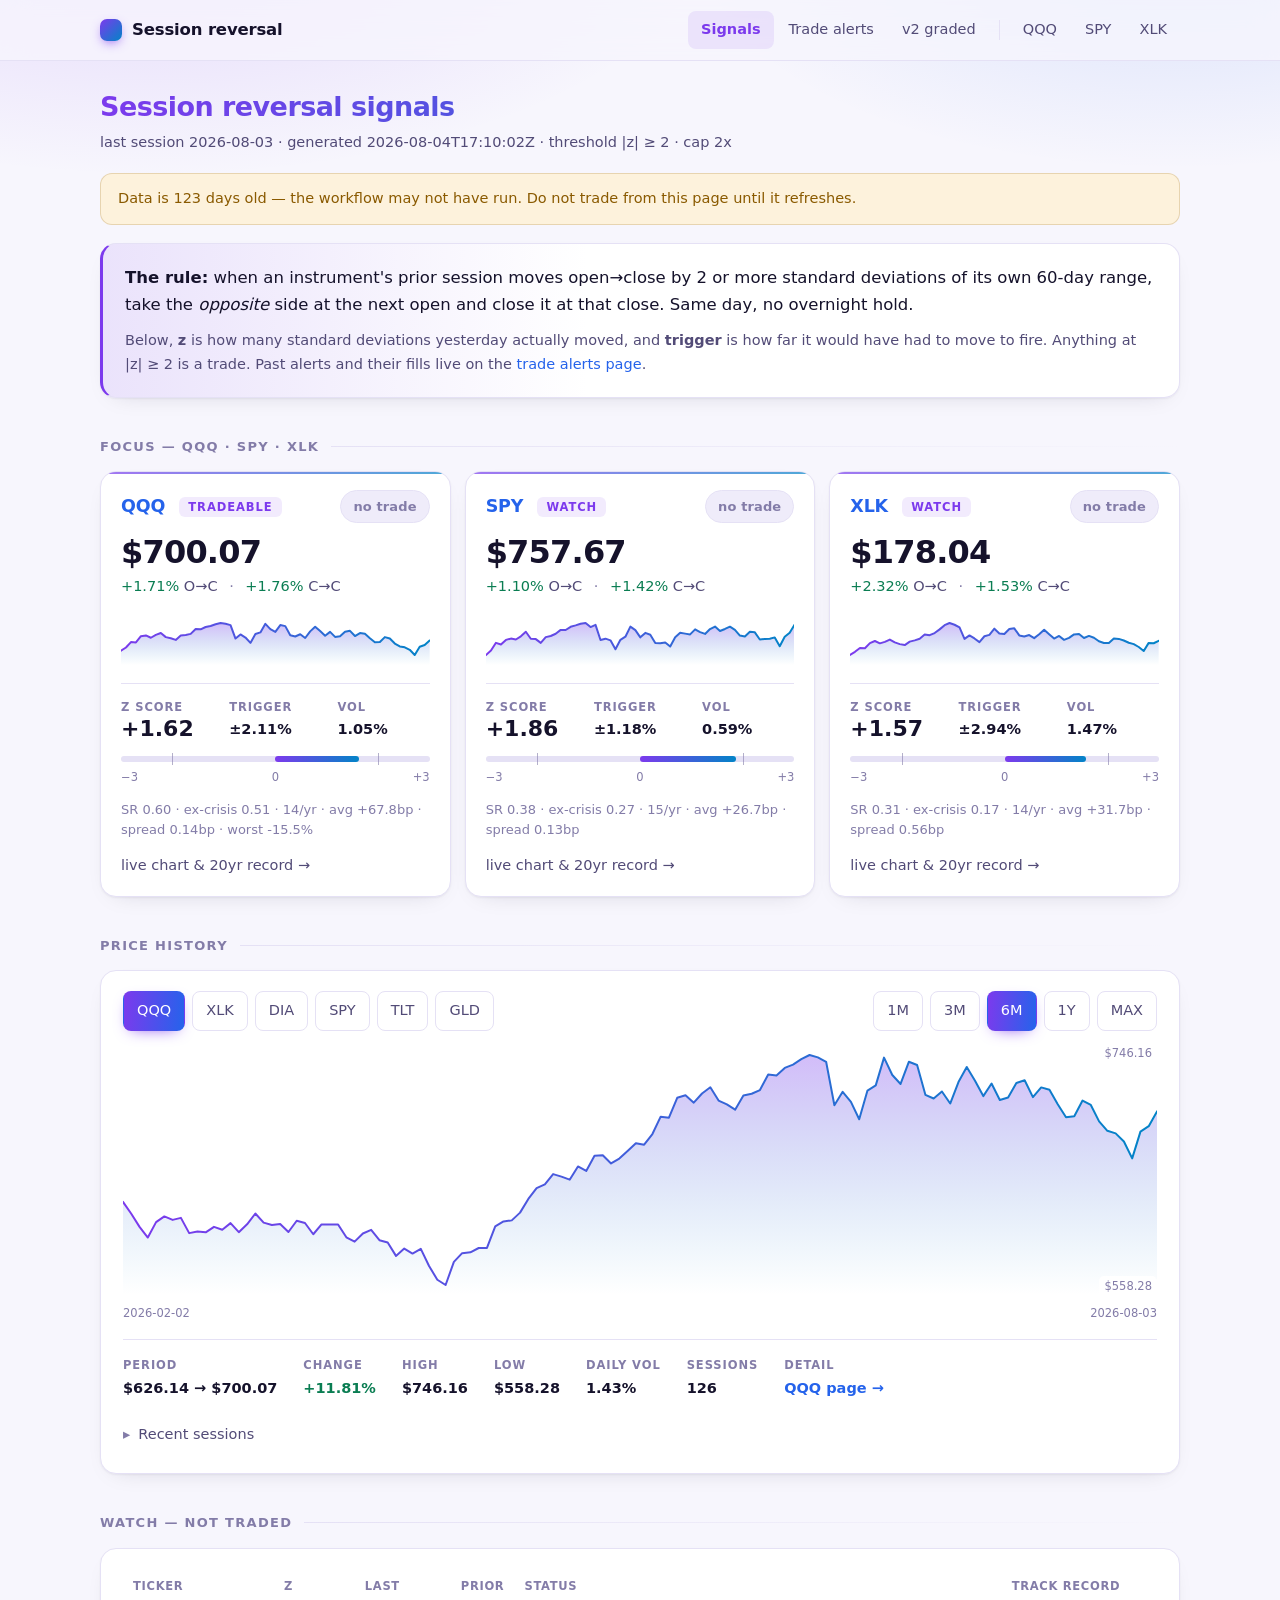
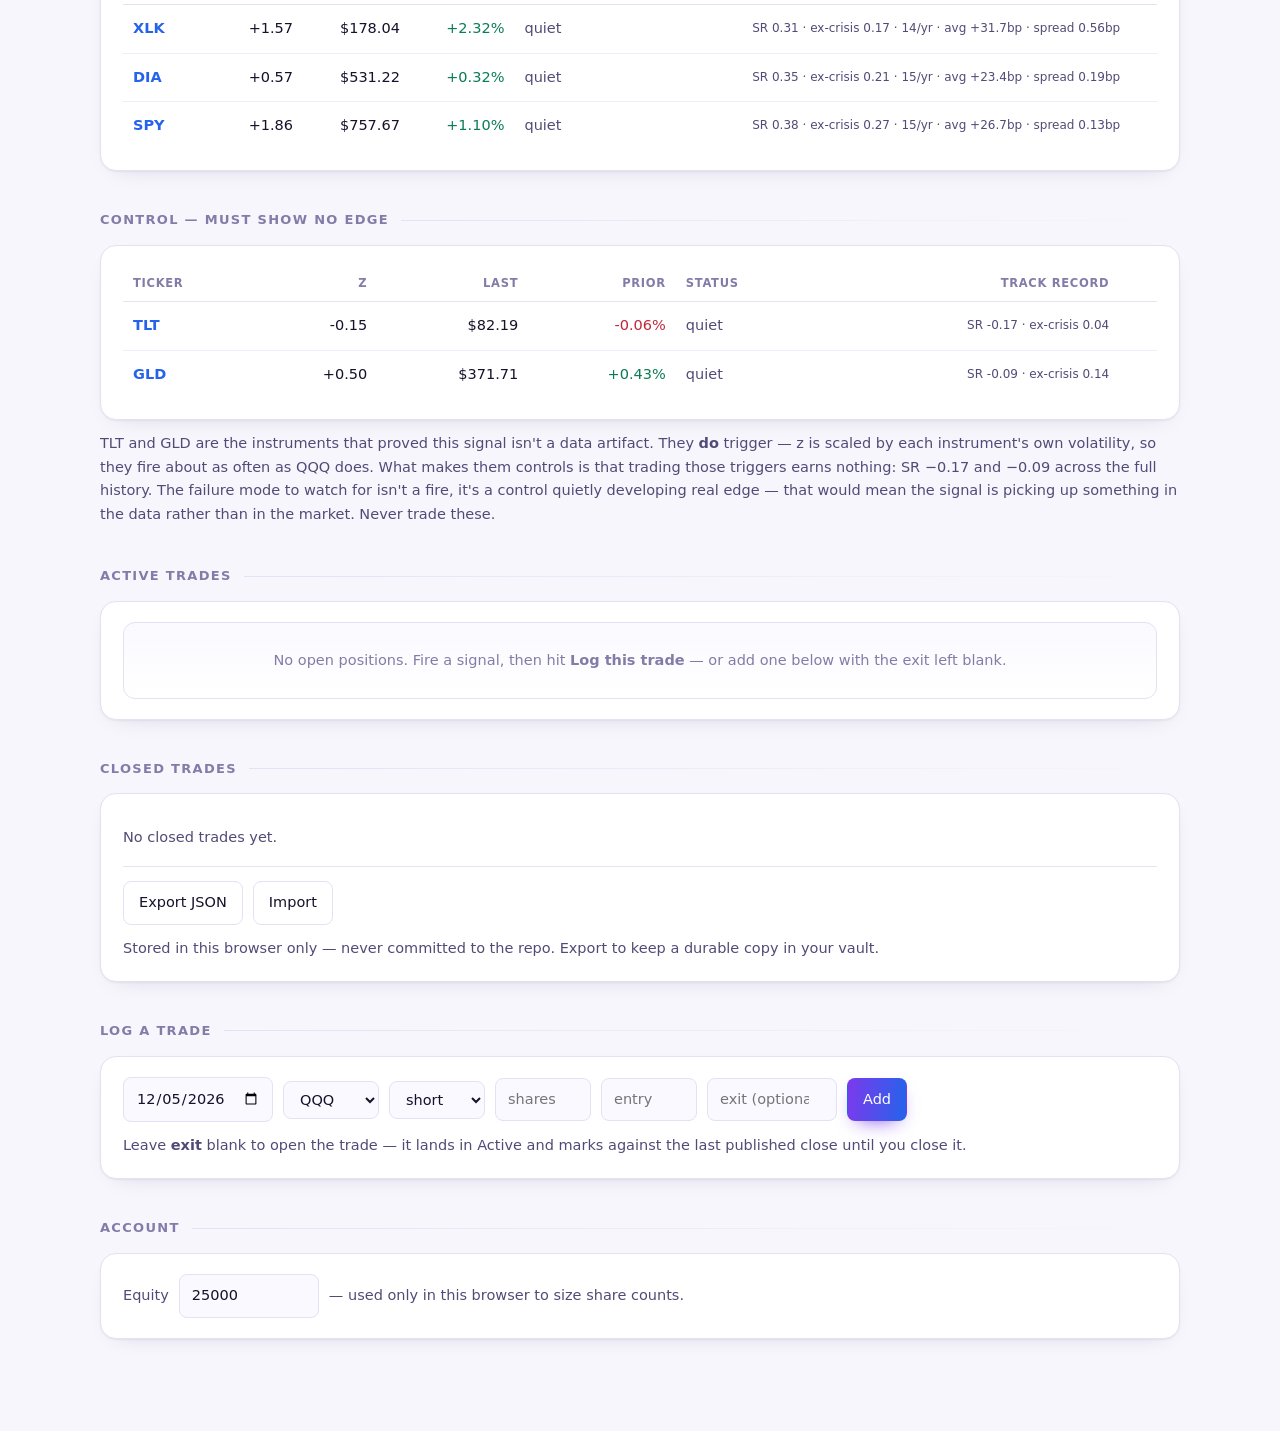
==== commit 2222a661: "add v2 graded research page and engine" ====
--- a/index.html
+++ b/index.html
@@ -13,6 +13,7 @@
     <nav class="nav">
       <a class="navlink" href="./" aria-current="page">Signals</a>
       <a class="navlink" href="alerts.html">Trade alerts</a>
+      <a class="navlink" href="v2.html">v2 graded</a>
       <span class="navsep"></span>
       <a class="navlink" id="nav-QQQ" href="ticker.html?t=QQQ">QQQ</a>
       <a class="navlink" id="nav-SPY" href="ticker.html?t=SPY">SPY</a>
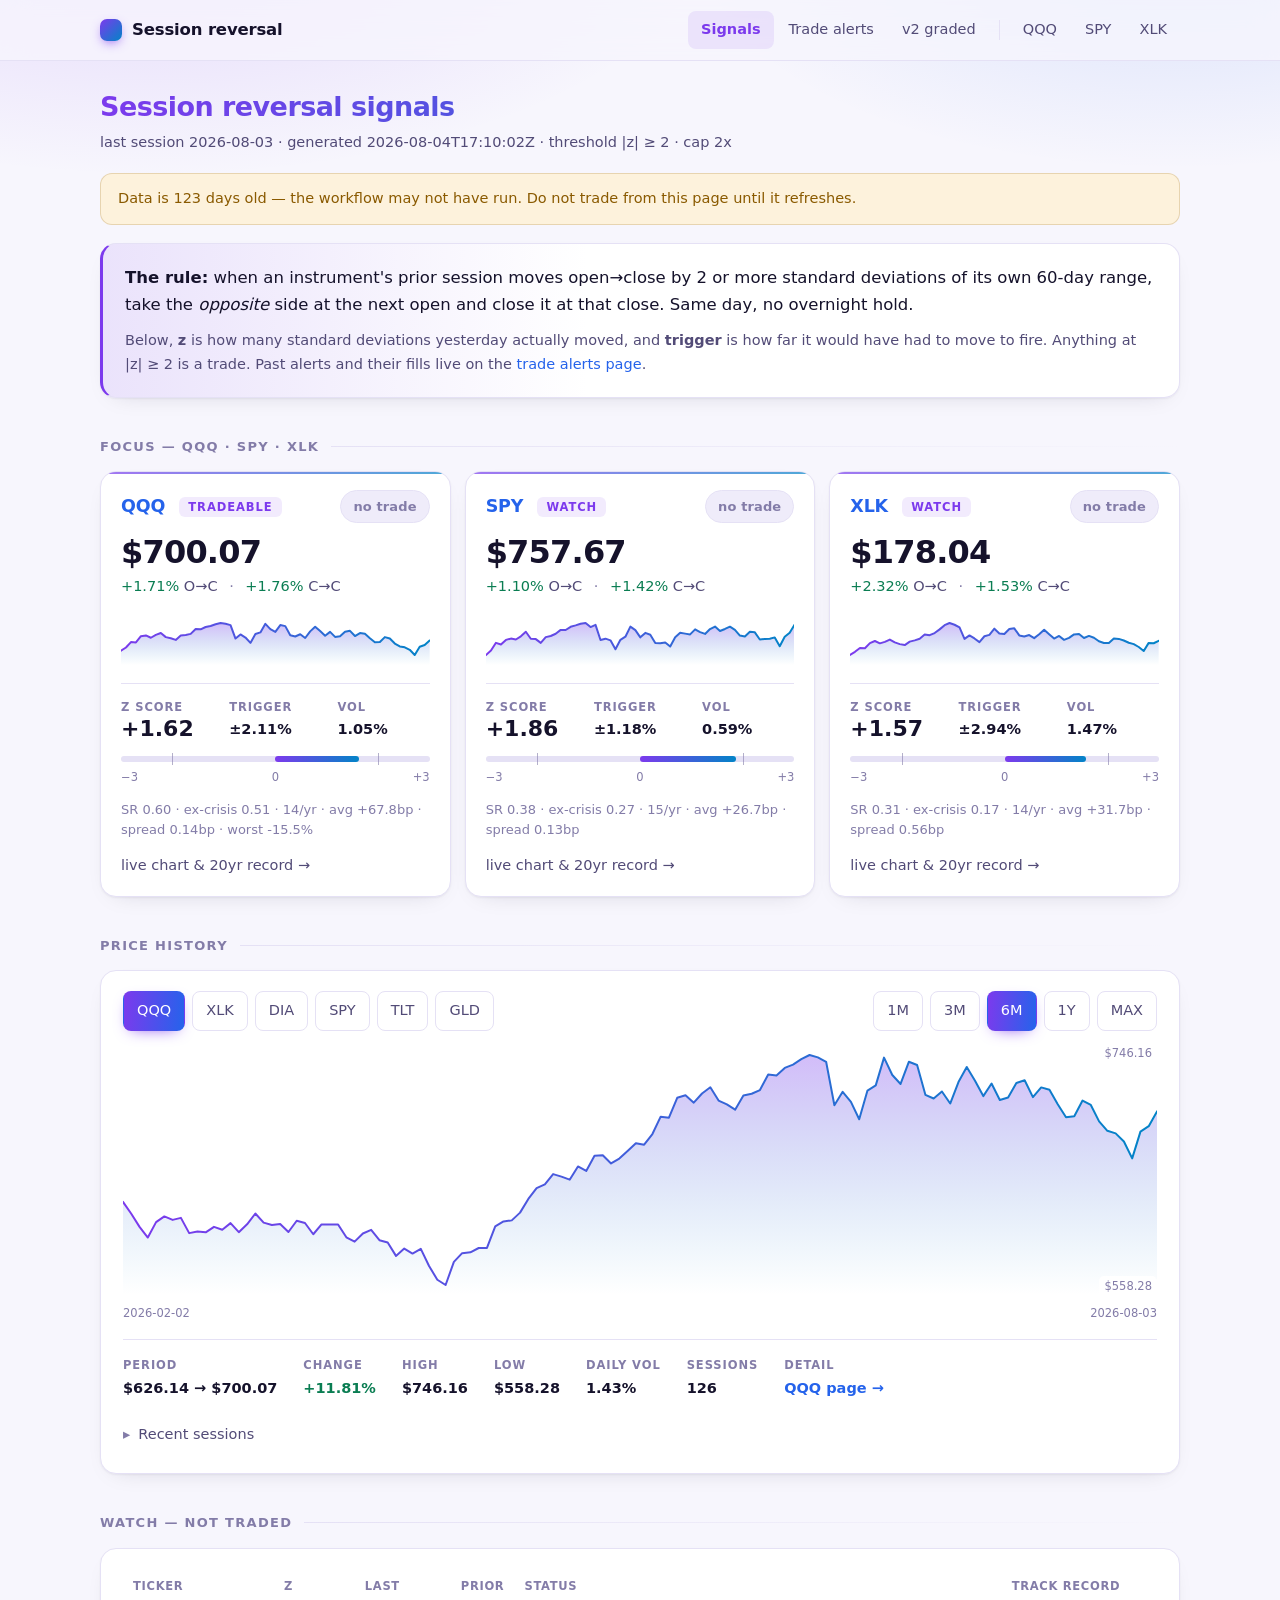
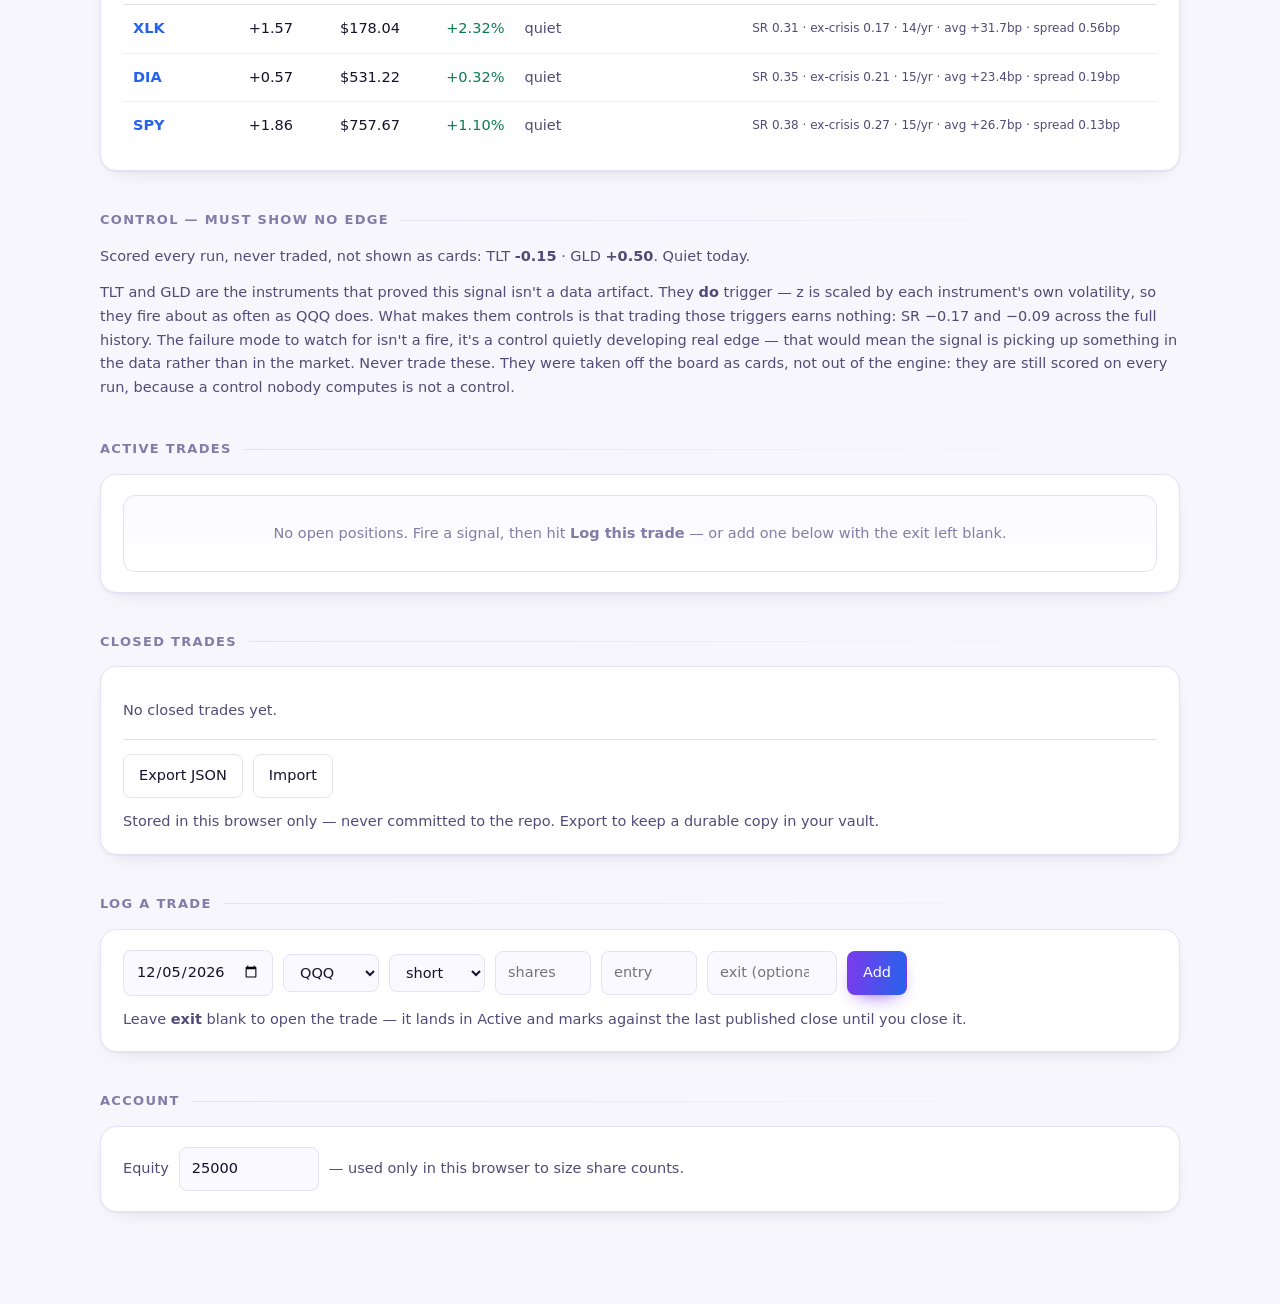
==== commit c638bdb3: "option strike recommendations, TQQQ/QQQM vehicles, hide control tier from the site" ====
--- a/index.html
+++ b/index.html
@@ -62,7 +62,9 @@
   trading those triggers earns nothing: SR −0.17 and −0.09 across the full history.
   The failure mode to watch for isn't a fire, it's a control quietly developing real
   edge — that would mean the signal is picking up something in the data rather than in
-  the market. Never trade these.</p>
+  the market. Never trade these. They were taken off the board as cards, not out of the
+  engine: they are still scored on every run, because a control nobody computes is not
+  a control.</p>
 
   <h2>Active trades</h2>
   <div id="active"></div>
@@ -172,6 +174,8 @@
       <div><div class="lbl">vol</div><div class="val">${(i.vol*100).toFixed(2)}%</div></div>
     </div>
     ${zMeter(i.z, DATA.threshold)}
+    ${exposureLine(i)}
+    ${optionLine(i)}
     <div class="stat">${statLine(i.stats)}${
       i.stats.worst_trade ? ` · worst ${i.stats.worst_trade}%` : ''}</div>
     <div class="cardact">
@@ -179,6 +183,38 @@
         Log this trade</button>` : ''}
       <a class="meta" href="ticker.html?t=${i.ticker}">live chart &amp; 20yr record &rarr;</a>
     </div>
+  </div>`;
+}
+
+/* Leverage baked into the instrument, not into the position. TQQQ at a 2.0
+   position is 6x the index. Rendered whenever leverage differs from 1 —
+   including when the signal is quiet — so it is a property of the row rather
+   than a warning that only appears once there is bad news to deliver. */
+function exposureLine(i){
+  const lev = i.leverage || 1;
+  if(lev === 1) return '';
+  const eff = i.effective_exposure ?? (i.position || 0) * lev;
+  return `<div class="stat"><span class="err"><strong>${lev}x instrument</strong></span>
+    <span class="meta">— ${eff ? Math.abs(eff).toFixed(2) + 'x effective exposure to the index'
+      : 'no position, but any size here is ' + lev + 'x'}</span></div>`;
+}
+
+/* The engine only publishes option_hint for penny-tick names that fired.
+   The strike is derived from the last published close; entry is at an open
+   that did not exist when the engine ran, so it is explicitly provisional. */
+function optionLine(i){
+  const h = i.option_hint;
+  if(!h) return '';
+  const gap = h.recompute_if_gap_pct;
+  return `<div class="stat" style="border-top:1px solid var(--line);padding-top:8px;margin-top:8px">
+    <div><span class="pill ${h.side === 'put' ? 'short' : 'buy'}">BUY ${h.side.toUpperCase()}</span>
+      <strong>$${h.strike}</strong>
+      <span class="meta">strike · Δ${h.delta} · est $${h.est_price}
+      · extrinsic $${h.est_extrinsic}</span></div>
+    <div class="meta" style="font-size:11px;margin-top:4px">
+      Provisional — derived from $${h.ref_spot}. Recompute if the open gaps
+      more than ${gap}%. Verify the strike is listed and check the live spread
+      before entering.</div>
   </div>`;
 }
 
@@ -207,7 +243,9 @@
 
 /* ------------------------------------------------------------------ explorer */
 function renderExplorer(){
-  const tickers = DATA ? DATA.instruments.map(i => i.ticker) : FOCUS;
+  const tickers = DATA
+    ? DATA.instruments.filter(i => i.display !== false).map(i => i.ticker)
+    : FOCUS;
   $('ex-ticks').innerHTML = tickers.map(t =>
     `<button class="chip" aria-pressed="${t===exTicker}" onclick="setTicker('${t}')">${t}</button>`).join('');
   $('ex-range').innerHTML = RANGES.map(([lab,n]) =>
@@ -338,8 +376,8 @@
       <td class="num ${r===null?'':cls(r)}"><strong>${r===null?'—':pct(r)}</strong></td>
       <td class="num ${pl===null?'':cls(pl)}">${pl===null?'—':usd(pl)}</td>
       <td class="num">
-        <button class="mini" onclick="closeTrade('${t.id}', ${m||0})">close</button>
-        <button class="mini" onclick="delTrade('${t.id}')">×</button></td></tr>`;
+        <button class="mini" onclick="closeTrade('${esc(t.id)}', ${m||0})">close</button>
+        <button class="mini" onclick="delTrade('${esc(t.id)}')">×</button></td></tr>`;
   }).join('');
 
   $('active').innerHTML = `<div class="card scroll"><table><thead><tr>
@@ -374,7 +412,7 @@
       <td class="num">$${Number(t.exit).toFixed(2)}</td>
       <td class="num ${r===null?'':cls(r)}"><strong>${r===null?'—':pct(r)}</strong></td>
       <td class="num ${pl===null?'':cls(pl)}">${pl===null?'—':usd(pl)}</td>
-      <td class="num"><button class="mini" onclick="delTrade('${t.id}')">×</button></td></tr>`;
+      <td class="num"><button class="mini" onclick="delTrade('${esc(t.id)}')">×</button></td></tr>`;
   }).join('');
 
   $('log').innerHTML = `<div class="scroll"><table><thead><tr>
@@ -392,9 +430,26 @@
 }
 
 /* ------------------------------------------------------------------ render */
+/* Controls are scored every run but do not get cards. A control that stops
+   being computed stops being a control, so this reports their z compactly
+   rather than dropping them — the check is the reason the signal is trusted
+   at all, and an invisible check is one nobody notices has stopped. */
+function controlStatus(){
+  const ctrl = DATA.instruments.filter(i => i.tier === 'control');
+  if(!ctrl.length) return '<p class="note err">No control instruments are being scored.</p>';
+  const bits = ctrl.map(i => i.error
+    ? `${i.ticker} <span class="err">${esc(i.error)}</span>`
+    : `${i.ticker} <strong>${i.z >= 0 ? '+' : ''}${i.z.toFixed(2)}</strong>`).join(' · ');
+  const fired = ctrl.filter(i => i.action && i.action !== 'none');
+  return `<p class="note">Scored every run, never traded, not shown as cards: ${bits}.
+    ${fired.length ? `<strong>Firing today: ${fired.map(i => i.ticker).join(', ')}</strong> —
+      expected, controls trigger about as often as everything else. What matters is that
+      trading them earns nothing.` : 'Quiet today.'}</p>`;
+}
+
 function render(){
   if(!DATA) return;
-  const by = t => DATA.instruments.filter(i => i.tier === t);
+  const by = t => DATA.instruments.filter(i => i.tier === t && i.display !== false);
   $('stamp').textContent =
     `last session ${DATA.last_session} · generated ${DATA.generated_at} · ` +
     `threshold |z| ≥ ${DATA.threshold} · cap ${DATA.cap}x`;
@@ -410,11 +465,11 @@
       ? `<div class="banner">Data is ${Math.floor(hrs/24)} days old — the workflow may not
          have run. Do not trade from this page until it refreshes.</div>` : '');
 
-  $('t-tick').innerHTML = DATA.instruments
+  $('t-tick').innerHTML = DATA.instruments.filter(i => i.display !== false)
     .map(i => `<option value="${i.ticker}">${i.ticker}</option>`).join('');
   $('focus').innerHTML = FOCUS.map(focusCard).join('');
   $('watch').innerHTML = rowsTable(by('watch'));
-  $('ctrl').innerHTML  = rowsTable(by('control'));
+  $('ctrl').innerHTML  = controlStatus();
   renderExplorer(); renderActive(); renderLog();
 }
 
